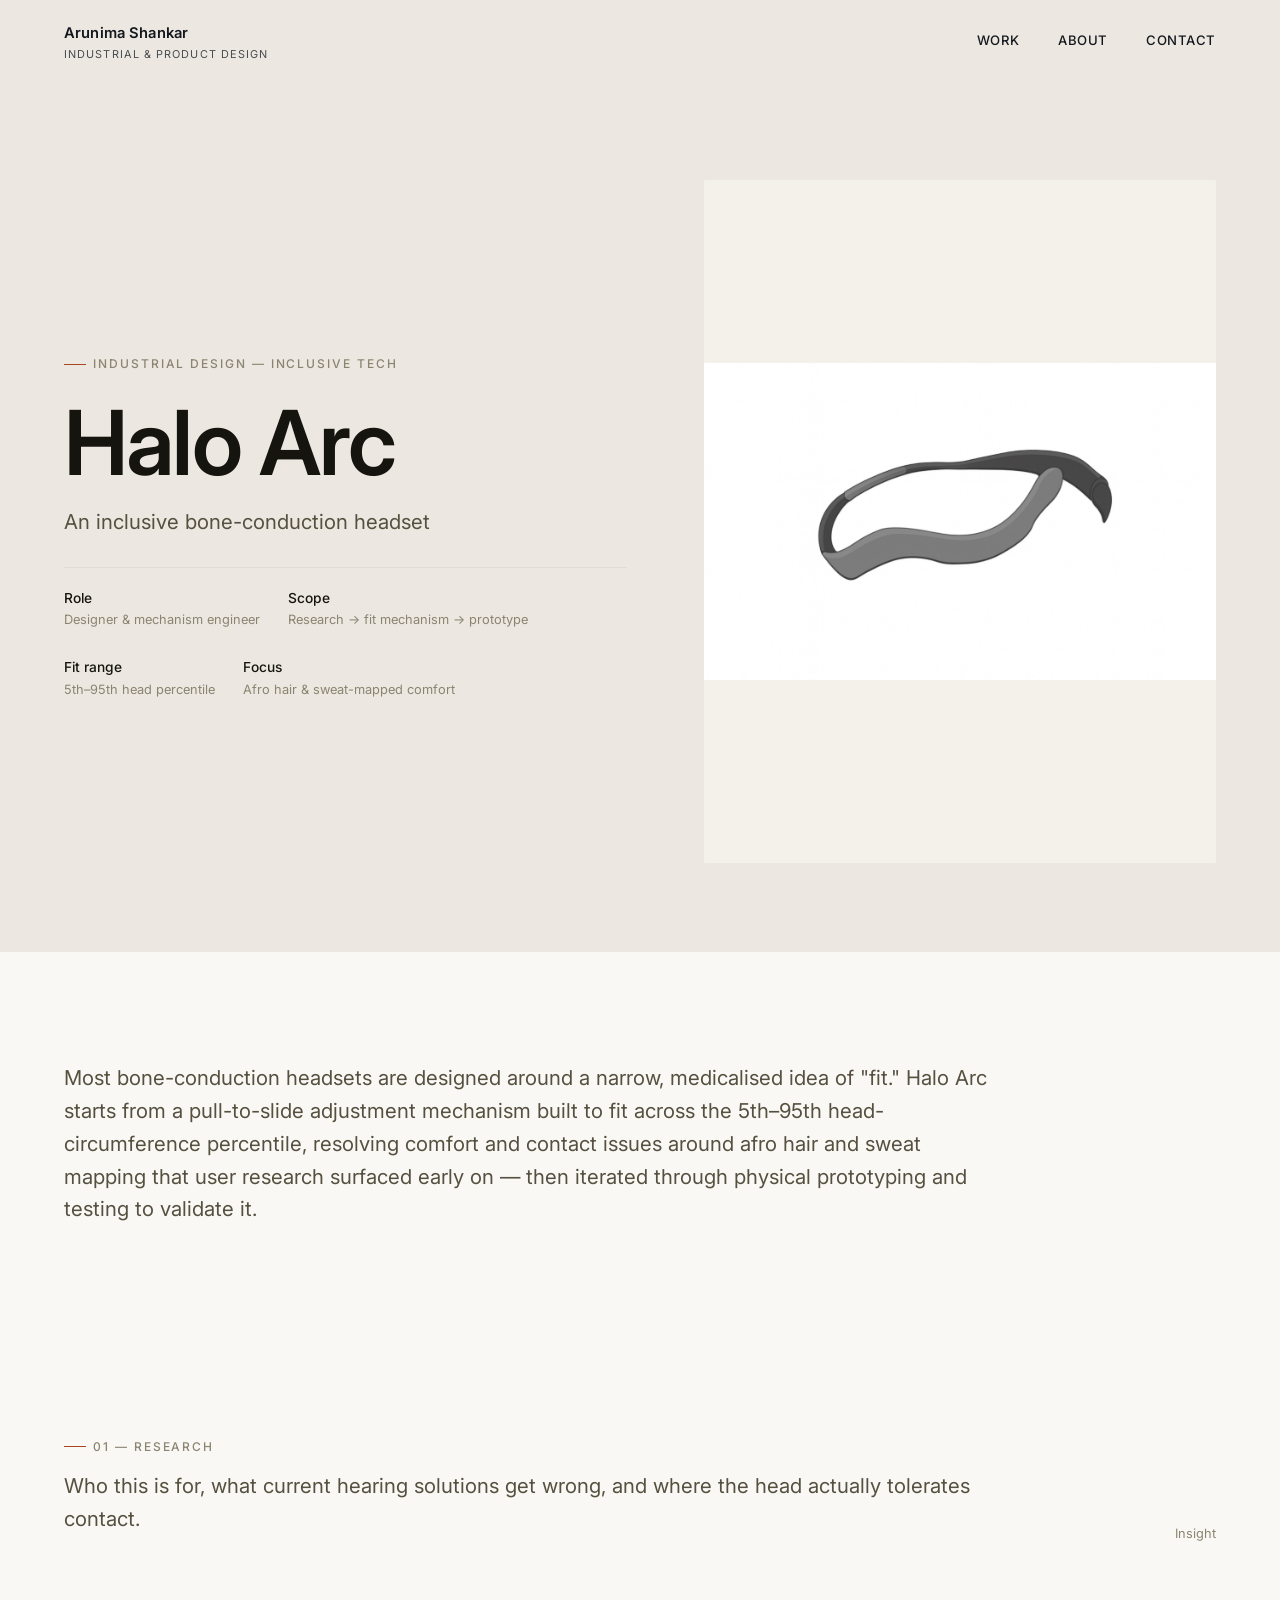
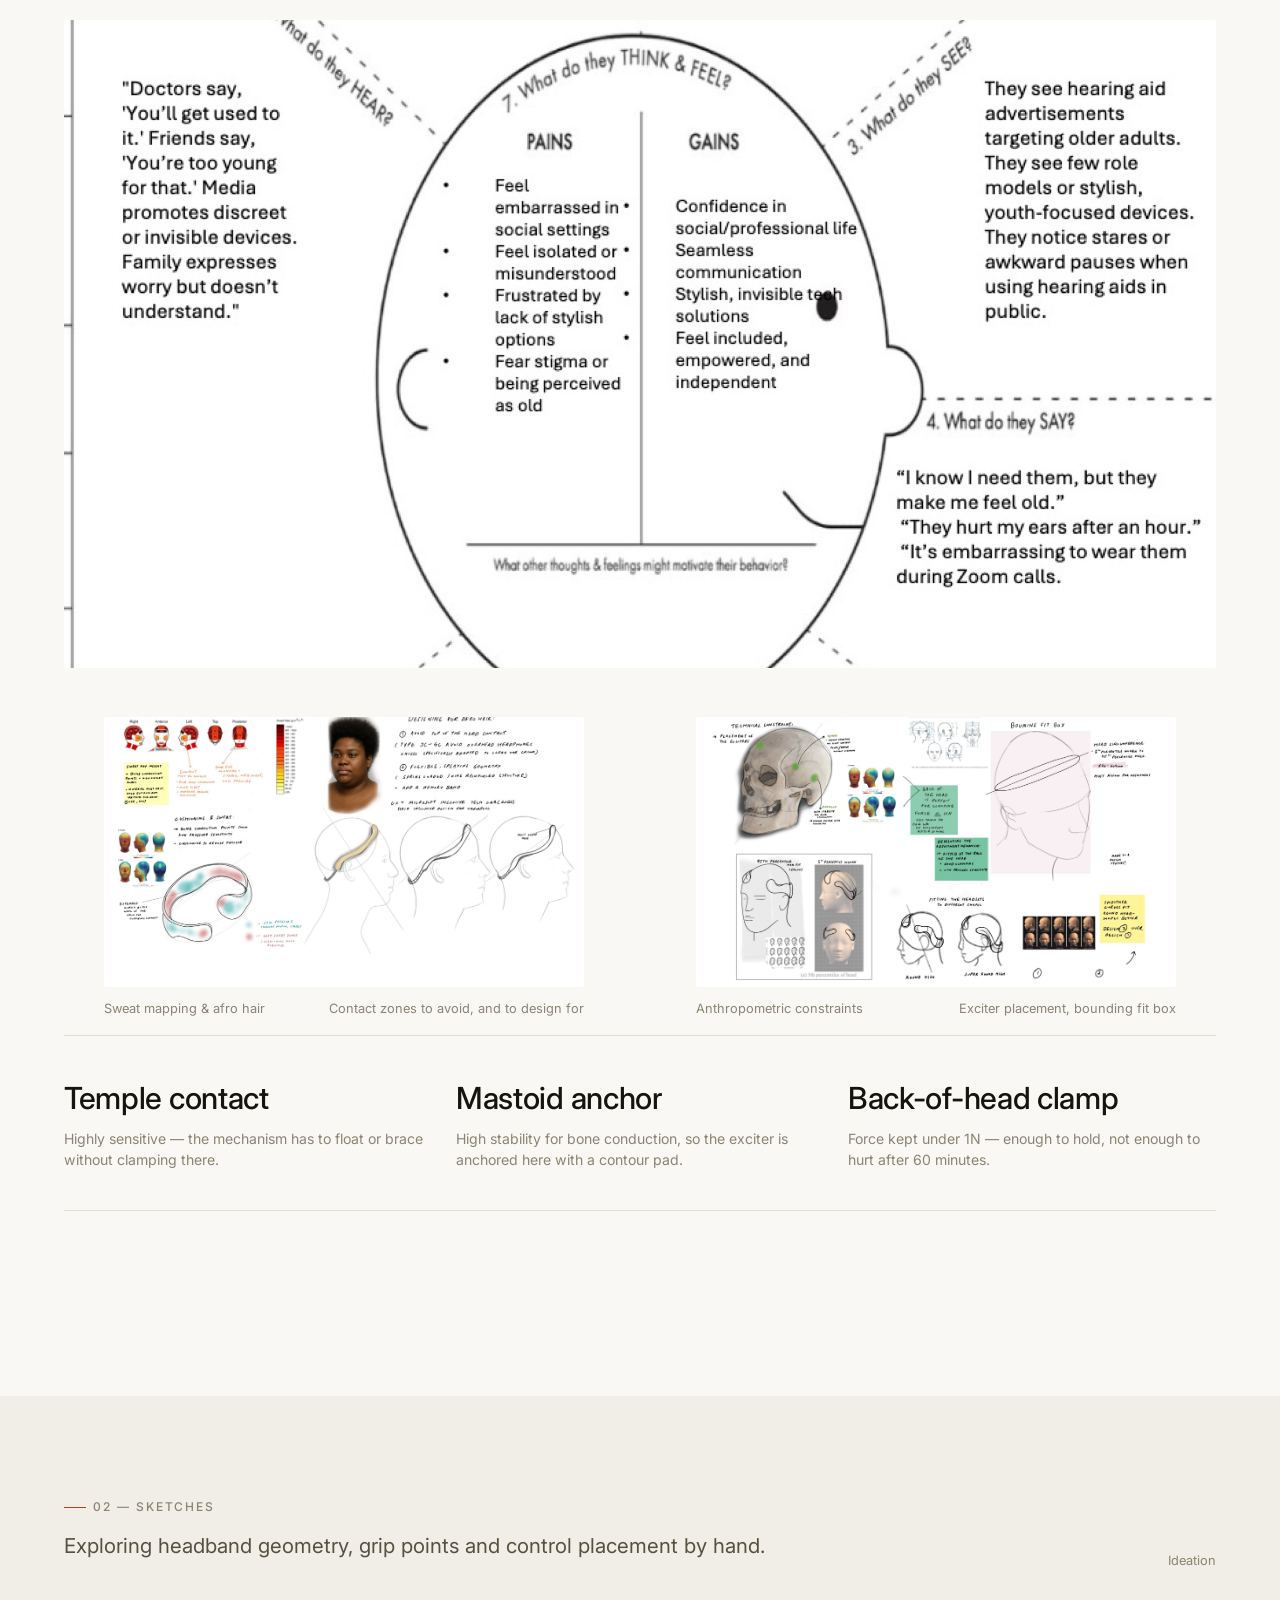
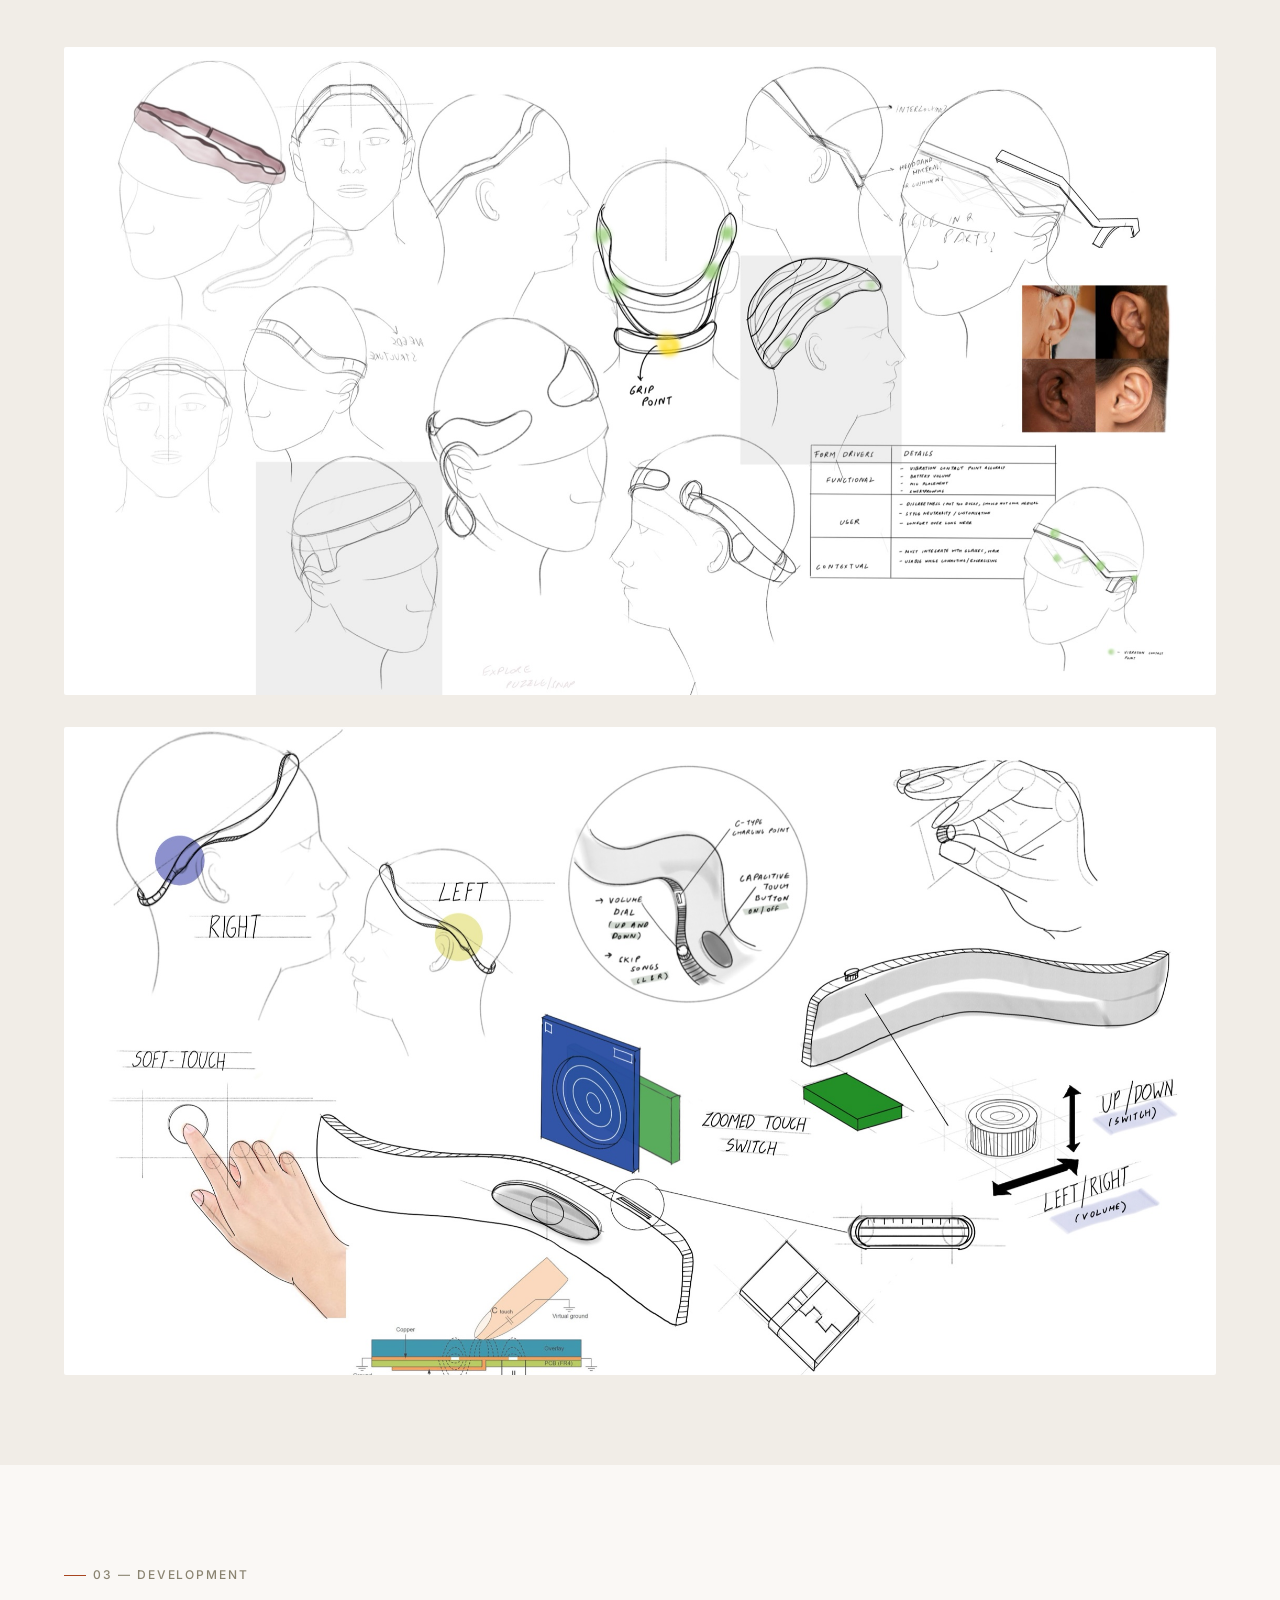
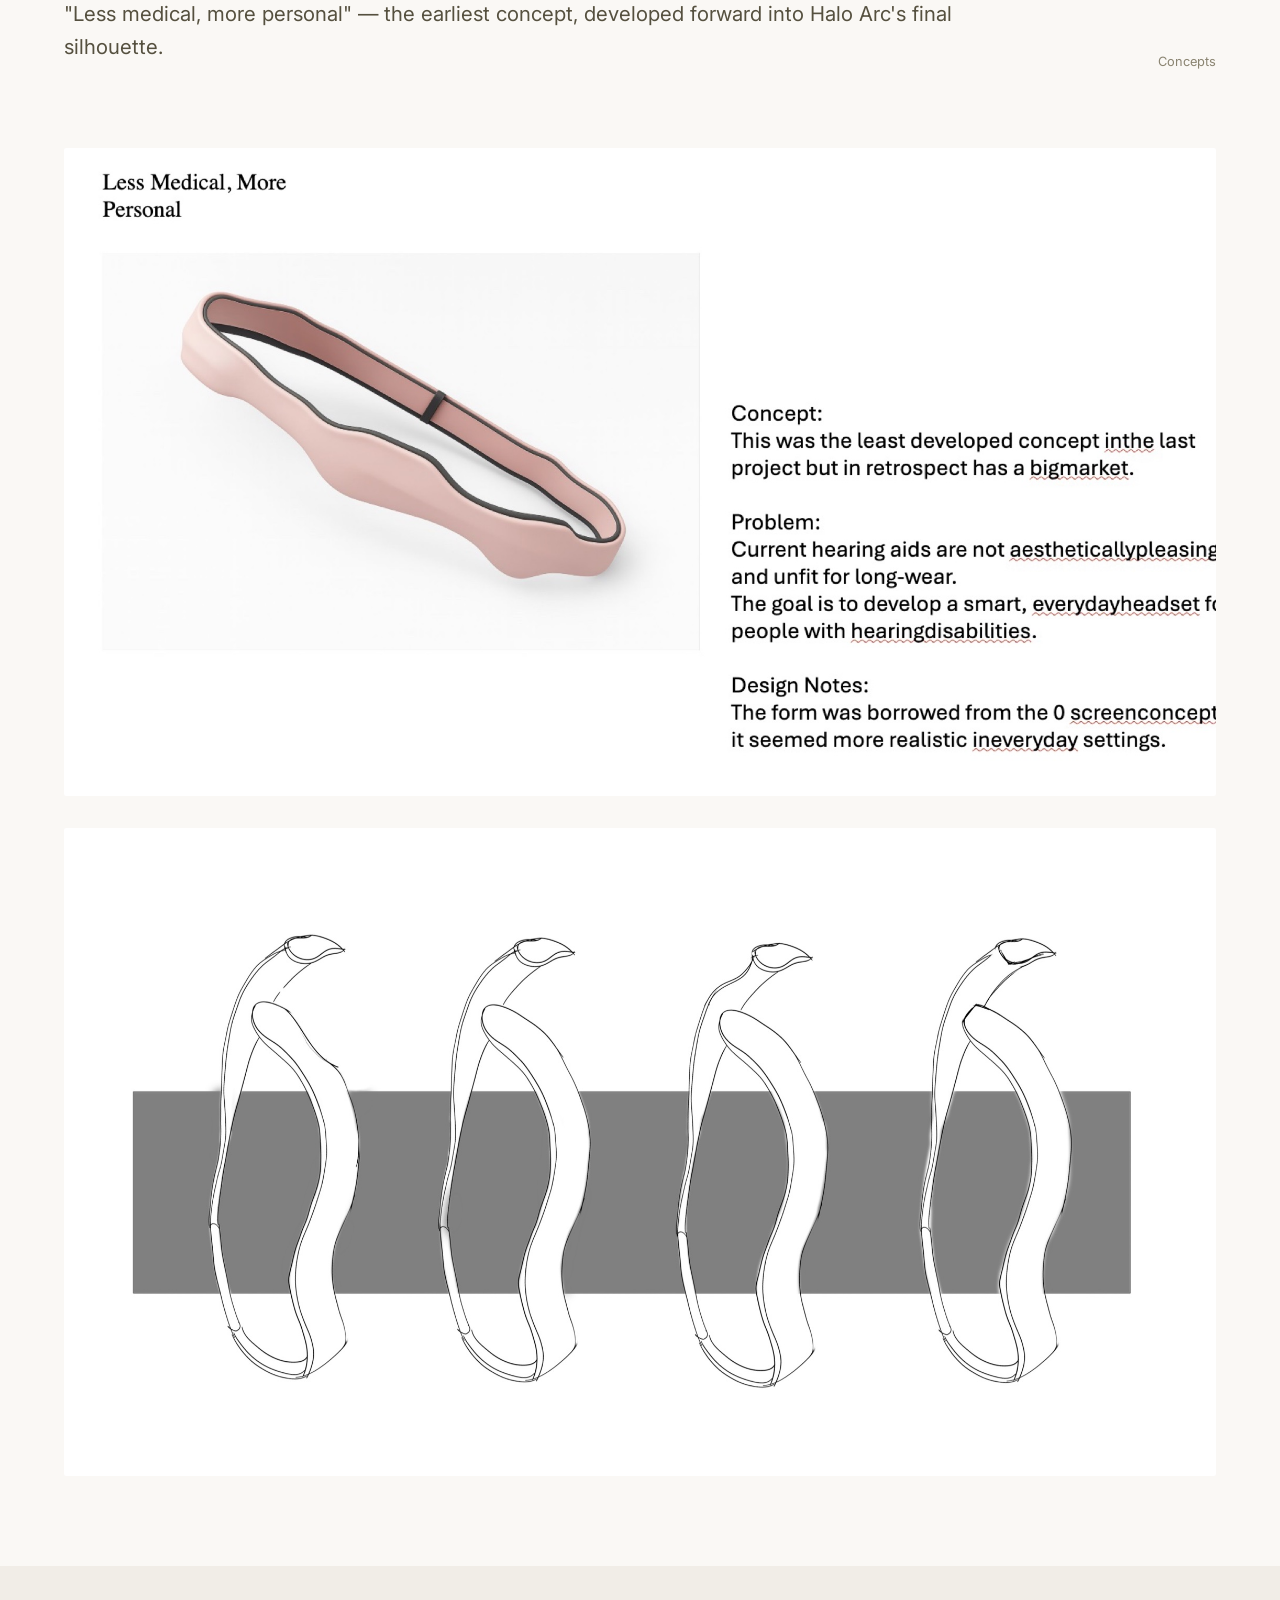
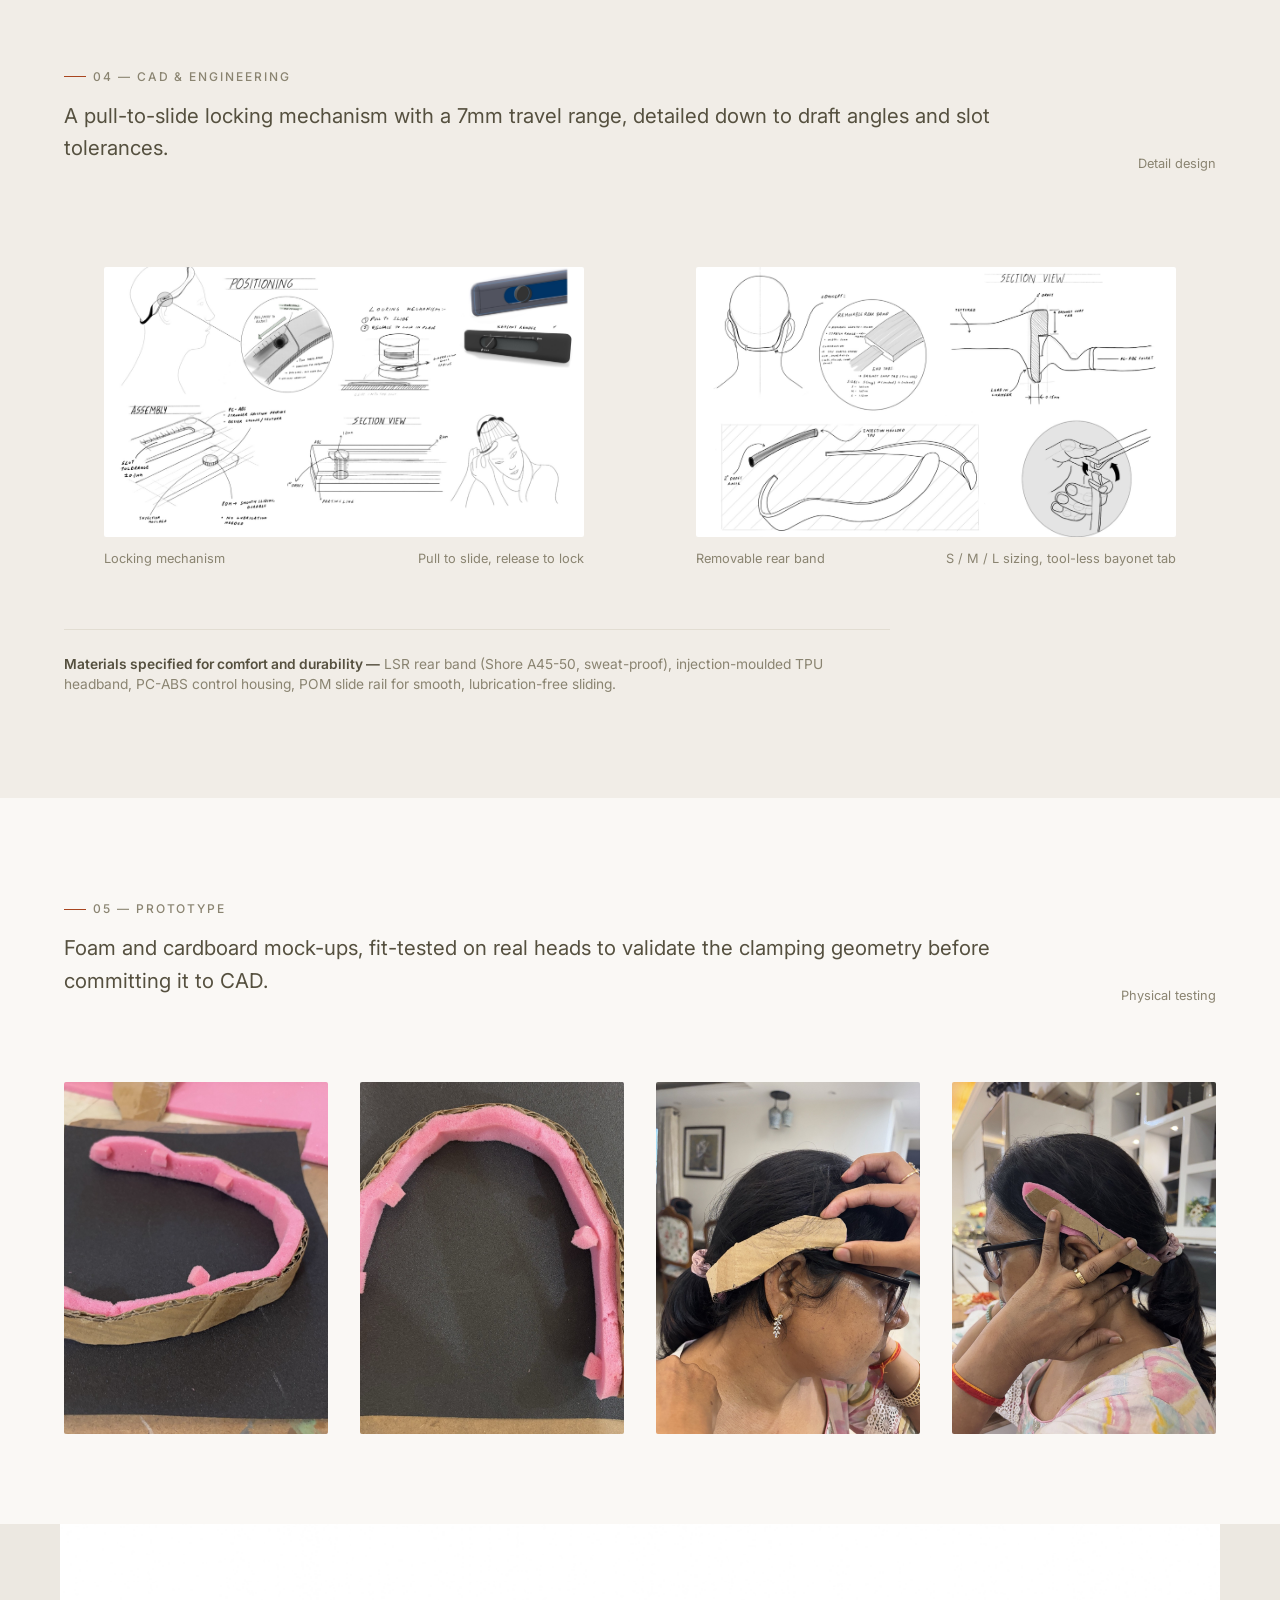
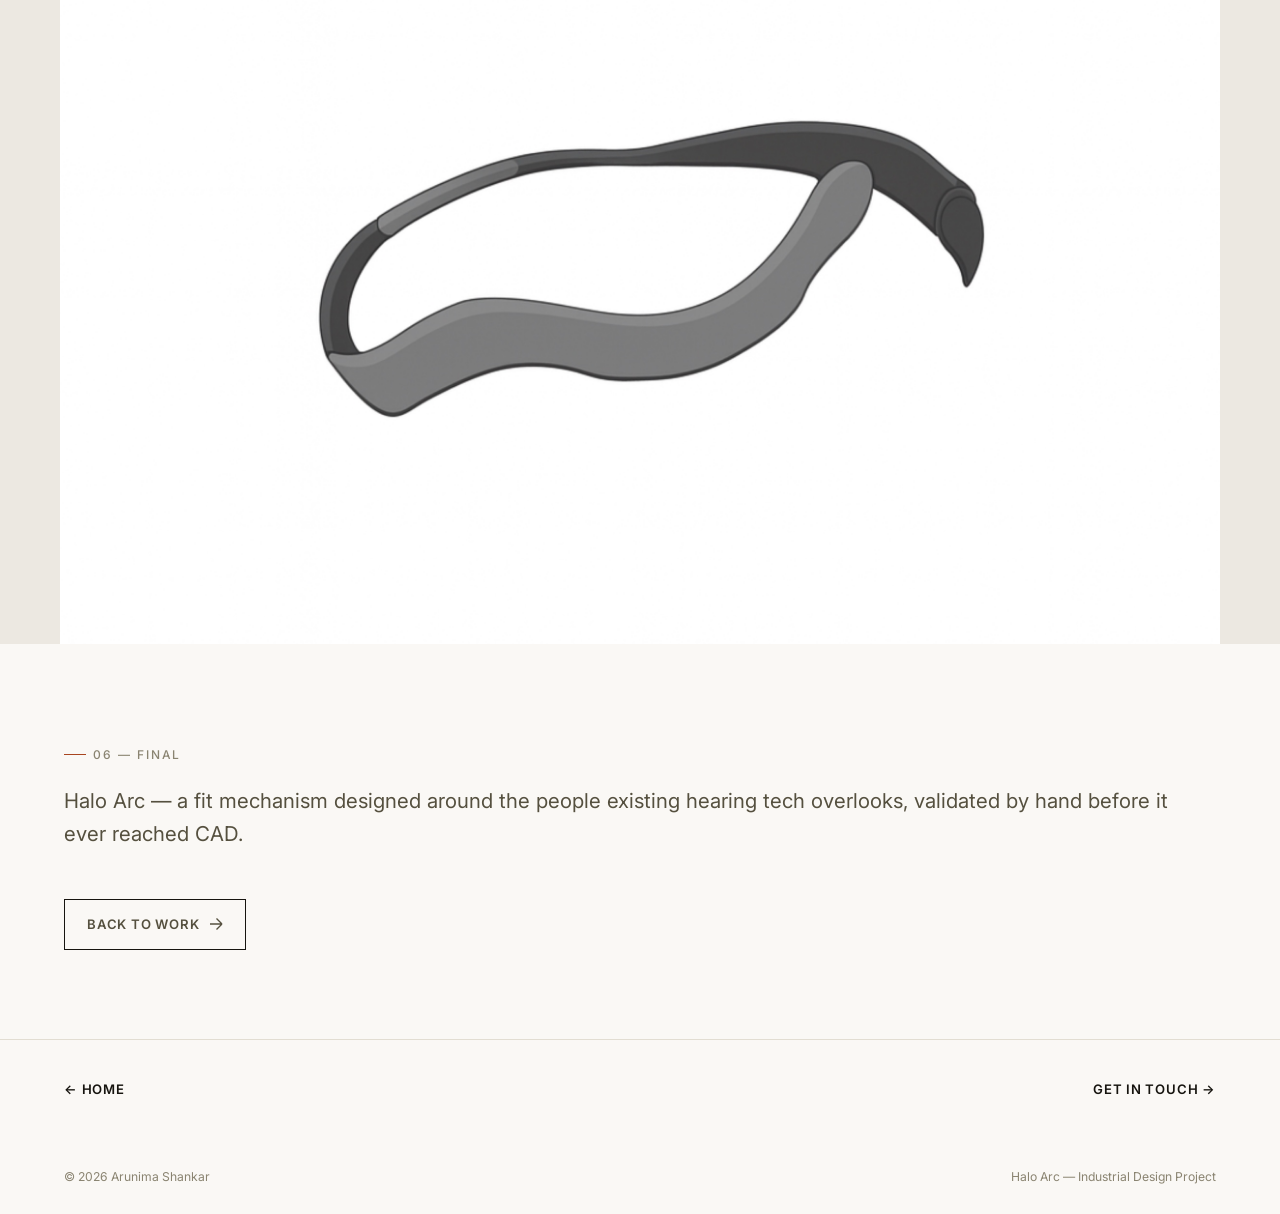
==== work/halo-arc.html @ 1619cffd "Initial commit: industrial design portfolio site Static site featuring NiRA, Halo Arc, and The Wave " ====
<!doctype html>
<html lang="en">
<head>
<meta charset="UTF-8">
<meta name="viewport" content="width=device-width, initial-scale=1">
<title>Halo Arc — Arunima Shankar</title>
<meta name="description" content="Halo Arc — an inclusive bone-conduction headset with a pull-to-slide fit mechanism. Industrial design project by Arunima Shankar, from research through to prototype.">
<link rel="icon" type="image/svg+xml" href="../assets/favicon.svg">
<link rel="preconnect" href="https://fonts.googleapis.com">
<link rel="preconnect" href="https://fonts.gstatic.com" crossorigin>
<link href="https://fonts.googleapis.com/css2?family=Inter:wght@400;500;600;700&display=swap" rel="stylesheet">
<link rel="stylesheet" href="../assets/css/style.css">
</head>
<body>

<header class="site-header">
  <a href="../index.html" class="brand">Arunima Shankar<small>Industrial &amp; Product Design</small></a>
  <nav class="main-nav">
    <a href="../index.html#work">Work</a>
    <a href="../index.html#about">About</a>
    <a href="../index.html#contact">Contact</a>
  </nav>
  <button class="nav-toggle" aria-label="Toggle menu" aria-expanded="false">
    <svg width="22" height="14" viewBox="0 0 22 14" fill="none"><path d="M0 1H22" stroke="currentColor" stroke-width="1.5"/><path d="M0 13H22" stroke="currentColor" stroke-width="1.5"/></svg>
  </button>
</header>

<section class="section" style="padding-top:clamp(120px,16vw,180px); background:#ece8e1;">
  <div class="container">
    <div class="research-split" style="align-items:center; margin-bottom:0;">
      <div>
        <p class="kicker">Industrial Design — Inclusive Tech</p>
        <h1 style="font-size:var(--f-display); font-weight:600; letter-spacing:-0.02em; line-height:.95; margin:.3em 0 .2em;">Halo Arc</h1>
        <p class="lede" style="margin-bottom:28px;">An inclusive bone-conduction headset</p>
        <div class="hero-meta" style="border-top:1px solid var(--line); padding-top:20px; margin-top:0;">
          <div style="color:var(--ink-mute);"><strong style="color:var(--ink);">Role</strong>Designer &amp; mechanism engineer</div>
          <div style="color:var(--ink-mute);"><strong style="color:var(--ink);">Scope</strong>Research → fit mechanism → prototype</div>
          <div style="color:var(--ink-mute);"><strong style="color:var(--ink);">Fit range</strong>5th–95th head percentile</div>
          <div style="color:var(--ink-mute);"><strong style="color:var(--ink);">Focus</strong>Afro hair &amp; sweat-mapped comfort</div>
        </div>
      </div>
      <div class="frame r-4-3" style="background:#f4f1eb;">
        <img src="../assets/img/haloarc/hero/halo-hero-final.jpg" alt="Halo Arc final form — a bone-conduction headset rendered in grey" style="object-fit:contain;">
      </div>
    </div>
  </div>
</section>

<section class="section" id="overview">
  <div class="container">
    <p class="lede fade-in">Most bone-conduction headsets are designed around a narrow, medicalised idea of "fit." Halo Arc starts from a pull-to-slide adjustment mechanism built to fit across the 5th–95th head-circumference percentile, resolving comfort and contact issues around afro hair and sweat mapping that user research surfaced early on — then iterated through physical prototyping and testing to validate it.</p>
  </div>
</section>

<!-- 01 RESEARCH -->
<section class="section" id="research">
  <div class="container">
    <div class="section-head fade-in">
      <div>
        <p class="kicker">01 — Research</p>
        <p class="lede">Who this is for, what current hearing solutions get wrong, and where the head actually tolerates contact.</p>
      </div>
      <p class="section-num">Insight</p>
    </div>

    <div class="frame r-16-9 fade-in" style="margin-bottom:var(--gutter-s); background:#fff;">
      <img src="../assets/img/haloarc/research/halo-research-empathy-map.jpg" alt="Empathy map of a young adult with partial hearing loss who feels self-conscious using traditional hearing aids">
    </div>

    <div class="grid grid-2 fade-in">
      <figure class="figure">
        <div class="frame r-16-9" style="background:#fff;"><img src="../assets/img/haloarc/research/halo-research-sweat-hair.jpg" alt="Sweat rate mapping across the head, and design notes for fitting afro hair types"></div>
        <figcaption><span>Sweat mapping &amp; afro hair</span><span>Contact zones to avoid, and to design for</span></figcaption>
      </figure>
      <figure class="figure">
        <div class="frame r-16-9" style="background:#fff;"><img src="../assets/img/haloarc/research/halo-research-anthropometry.jpg" alt="Skull anatomy and anthropometric head measurement data used to define the fit constraints"></div>
        <figcaption><span>Anthropometric constraints</span><span>Exciter placement, bounding fit box</span></figcaption>
      </figure>
    </div>

    <div class="problem-row fade-in">
      <div class="item">
        <h4>Temple contact</h4>
        <p>Highly sensitive — the mechanism has to float or brace without clamping there.</p>
      </div>
      <div class="item">
        <h4>Mastoid anchor</h4>
        <p>High stability for bone conduction, so the exciter is anchored here with a contour pad.</p>
      </div>
      <div class="item">
        <h4>Back-of-head clamp</h4>
        <p>Force kept under 1N — enough to hold, not enough to hurt after 60 minutes.</p>
      </div>
    </div>
  </div>
</section>

<!-- 02 SKETCHES -->
<section class="section" id="sketches" style="background:var(--bg-alt);">
  <div class="container">
    <div class="section-head fade-in">
      <div>
        <p class="kicker">02 — Sketches</p>
        <p class="lede">Exploring headband geometry, grip points and control placement by hand.</p>
      </div>
      <p class="section-num">Ideation</p>
    </div>

    <div class="grid grid-1 fade-in" style="grid-template-columns: 1fr; gap: var(--gutter-s);">
      <div class="frame r-16-9" style="background:#fff;"><img src="../assets/img/haloarc/sketches/halo-sketch-headband.jpg" alt="Sketch sheet exploring headband forms, grip points, ear anthropometry and fit box tables"></div>
      <div class="frame r-16-9" style="background:#fff;"><img src="../assets/img/haloarc/sketches/halo-sketch-controls.jpg" alt="Sketch sheet developing volume dial, capacitive touch button and charging point placement"></div>
    </div>
  </div>
</section>

<!-- 03 DEVELOPMENT -->
<section class="section" id="development">
  <div class="container">
    <div class="section-head fade-in">
      <div>
        <p class="kicker">03 — Development</p>
        <p class="lede">"Less medical, more personal" — the earliest concept, developed forward into Halo Arc's final silhouette.</p>
      </div>
      <p class="section-num">Concepts</p>
    </div>

    <div class="frame r-16-9 fade-in" style="margin-bottom:var(--gutter-s); background:#fff;">
      <img src="../assets/img/haloarc/development/halo-concept-pink.jpg" alt="Early concept render — a soft, personal headband form, described as less developed but with a big market">
    </div>

    <div class="frame r-16-9 fade-in" style="background:#fff;">
      <img src="../assets/img/haloarc/development/halo-form-evolution.jpg" alt="Four-stage form evolution from initial render through to the final component layout">
    </div>
  </div>
</section>

<!-- 04 CAD & ENGINEERING -->
<section class="section" id="cad" style="background:var(--bg-alt);">
  <div class="container">
    <div class="section-head fade-in">
      <div>
        <p class="kicker">04 — CAD &amp; Engineering</p>
        <p class="lede">A pull-to-slide locking mechanism with a 7mm travel range, detailed down to draft angles and slot tolerances.</p>
      </div>
      <p class="section-num">Detail design</p>
    </div>

    <div class="grid grid-2 fade-in">
      <figure class="figure">
        <div class="frame r-16-9" style="background:#fff;"><img src="../assets/img/haloarc/cad/halo-cad-locking.jpg" alt="Locking mechanism sketches with a KeyShot render of the slide-and-lock dial"></div>
        <figcaption><span>Locking mechanism</span><span>Pull to slide, release to lock</span></figcaption>
      </figure>
      <figure class="figure">
        <div class="frame r-16-9" style="background:#fff;"><img src="../assets/img/haloarc/cad/halo-cad-assembly.jpg" alt="Removable rear band concept with section views and assembly detail"></div>
        <figcaption><span>Removable rear band</span><span>S / M / L sizing, tool-less bayonet tab</span></figcaption>
      </figure>
    </div>

    <p class="materials-line fade-in"><strong>Materials specified for comfort and durability —</strong> LSR rear band (Shore A45-50, sweat-proof), injection-moulded TPU headband, PC-ABS control housing, POM slide rail for smooth, lubrication-free sliding.</p>
  </div>
</section>

<!-- 05 PROTOTYPE -->
<section class="section" id="prototype">
  <div class="container">
    <div class="section-head fade-in">
      <div>
        <p class="kicker">05 — Prototype</p>
        <p class="lede">Foam and cardboard mock-ups, fit-tested on real heads to validate the clamping geometry before committing it to CAD.</p>
      </div>
      <p class="section-num">Physical testing</p>
    </div>

    <div class="grid grid-4 fade-in">
      <div class="frame r-3-4"><img src="../assets/img/haloarc/prototype/halo-proto-foam-alone.jpg" alt="Foam and cardboard headband mock-up, unworn"></div>
      <div class="frame r-3-4"><img src="../assets/img/haloarc/prototype/halo-proto-foam-loop.jpg" alt="Foam and cardboard headband mock-up, full loop"></div>
      <div class="frame r-3-4"><img src="../assets/img/haloarc/prototype/halo-proto-fit-1.jpg" alt="Fit-testing the cardboard mock-up on a real head, side view"></div>
      <div class="frame r-3-4"><img src="../assets/img/haloarc/prototype/halo-proto-fit-2.jpg" alt="Fit-testing the foam and cardboard mock-up, checking clamp position behind the ear"></div>
    </div>
  </div>
</section>

<!-- 06 FINAL -->
<section class="section full-bleed fade-in" id="final" style="padding:0; background:#ece8e1;">
  <div class="frame" style="background:#ece8e1;">
    <img src="../assets/img/haloarc/hero/halo-hero-final.jpg" alt="Halo Arc final form, full silhouette" style="object-fit:contain;">
  </div>
</section>

<section class="section" id="closing">
  <div class="container">
    <div class="lede fade-in" style="max-width:56em;">
      <p class="kicker" style="margin-bottom:16px;">06 — Final</p>
      <p>Halo Arc — a fit mechanism designed around the people existing hearing tech overlooks, validated by hand before it ever reached CAD.</p>
      <a class="btn" href="../index.html#work" style="margin-top:28px;">Back to Work
        <svg viewBox="0 0 14 14" fill="none"><path d="M1 7H13M13 7L7.5 1.5M13 7L7.5 12.5" stroke="currentColor" stroke-width="1.4"/></svg>
      </a>
    </div>
  </div>
</section>

<div class="project-nav">
  <a href="../index.html">← Home</a>
  <a href="../index.html#contact">Get in touch →</a>
</div>

<footer class="site-footer" style="background:transparent;color:var(--ink-mute);">
  <span>© 2026 Arunima Shankar</span>
  <span>Halo Arc — Industrial Design Project</span>
</footer>

<script src="../assets/js/main.js"></script>
</body>
</html>
---- assets/css/style.css ----
/* ==========================================================================
   Arunima Shankar — Industrial Design Portfolio
   Restrained type system, image-led layout.
   ========================================================================== */

:root{
  --bg:        #faf8f5;
  --bg-alt:    #f1ede7;
  --ink:       #16140f;
  --ink-soft:  #55503f;
  --ink-mute:  #8a8471;
  --line:      #e2ddd2;
  --accent:    #a8451f;
  --white:     #ffffff;
  --black:     #0c0b09;

  --max: 1400px;
  --gutter: clamp(20px, 5vw, 64px);
  --gutter-s: clamp(16px, 3vw, 32px);

  --f-display: clamp(2.6rem, 7vw, 6.4rem);
  --f-h1:      clamp(2.1rem, 5vw, 3.6rem);
  --f-h2:      clamp(1.5rem, 3vw, 2.2rem);
  --f-body:    1.0625rem;

  --ease: cubic-bezier(.16,.84,.44,1);
}

*, *::before, *::after{ box-sizing: border-box; }
html{ scroll-behavior: smooth; }

body{
  margin: 0;
  background: var(--bg);
  color: var(--ink);
  font-family: 'Inter', -apple-system, BlinkMacSystemFont, "Segoe UI", Helvetica, Arial, sans-serif;
  font-size: var(--f-body);
  line-height: 1.5;
  -webkit-font-smoothing: antialiased;
  overflow-x: hidden;
}

img{ display:block; max-width:100%; }

a{ color: inherit; text-decoration: none; }

::selection{ background: var(--accent); color: var(--white); }

.container{
  max-width: var(--max);
  margin: 0 auto;
  padding: 0 var(--gutter);
}

/* ---------- type helpers ---------- */
.kicker{
  display:flex;
  align-items:center;
  gap: .6em;
  font-size: .75rem;
  letter-spacing: .16em;
  text-transform: uppercase;
  color: var(--ink-mute);
  font-weight: 500;
}
.kicker::before{
  content:"";
  width: 22px; height: 1px;
  background: var(--accent);
  display:inline-block;
}
.quote{
  font-style: italic;
  font-weight: 400;
  color: var(--accent);
  font-size: clamp(1.6rem, 3.4vw, 2.6rem);
  line-height: 1.25;
  letter-spacing: -0.01em;
}
.lede{
  font-size: clamp(1.05rem, 1.6vw, 1.3rem);
  color: var(--ink-soft);
  line-height: 1.6;
  max-width: 46em;
}
.eyebrow-caption{
  font-size: .78rem;
  color: var(--ink-mute);
  letter-spacing: .02em;
}

/* ---------- header / nav ---------- */
.site-header{
  position: fixed;
  top:0; left:0; right:0;
  z-index: 100;
  display:flex;
  align-items:center;
  justify-content:space-between;
  padding: 22px var(--gutter);
  mix-blend-mode: difference;
  color: #fff;
}
.site-header a, .site-header button{ color:#fff; }
.brand{
  font-size: .92rem;
  font-weight: 600;
  letter-spacing: .01em;
}
.brand small{
  display:block;
  font-weight: 400;
  font-size: .68rem;
  letter-spacing: .1em;
  text-transform: uppercase;
  opacity: .75;
  margin-top: 2px;
}
nav.main-nav{ display:flex; gap: clamp(16px,3vw,40px); }
nav.main-nav a{
  font-size: .82rem;
  letter-spacing: .04em;
  text-transform: uppercase;
  font-weight: 500;
  position: relative;
  padding-bottom: 3px;
}
nav.main-nav a::after{
  content:"";
  position:absolute; left:0; right:0; bottom:0;
  height:1px; background:currentColor;
  transform: scaleX(0); transform-origin: right;
  transition: transform .3s var(--ease);
}
nav.main-nav a:hover::after{ transform: scaleX(1); transform-origin: left; }
.nav-toggle{ display:none; background:none; border:0; cursor:pointer; }

/* ---------- hero ---------- */
.hero{
  position:relative;
  height: 100svh;
  min-height: 560px;
  width:100%;
  overflow:hidden;
}
.hero img{
  position:absolute; inset:0;
  width:100%; height:100%;
  object-fit: cover;
  object-position: center;
}
.hero::after{
  content:"";
  position:absolute; inset:0;
  background: linear-gradient(180deg, rgba(0,0,0,.05) 0%, rgba(0,0,0,0) 30%, rgba(0,0,0,.55) 100%);
}
.hero-content{
  position:absolute;
  left: var(--gutter); right: var(--gutter); bottom: clamp(28px,5vw,56px);
  z-index: 2;
  color: #fff;
}
.hero-content .kicker{ color: rgba(255,255,255,.8); }
.hero-content .kicker::before{ background: #fff; }
.hero-title{
  font-size: var(--f-display);
  font-weight: 600;
  letter-spacing: -0.02em;
  line-height: .95;
  margin: .3em 0 .2em;
}
.hero-sub{
  font-size: clamp(1rem, 1.6vw, 1.35rem);
  font-weight: 400;
  color: rgba(255,255,255,.88);
  max-width: 34em;
}
.hero-meta{
  display:flex; flex-wrap:wrap; gap: 28px;
  margin-top: 28px;
  padding-top: 20px;
  border-top: 1px solid rgba(255,255,255,.25);
}
.hero-meta div{ font-size:.8rem; color: rgba(255,255,255,.7); }
.hero-meta strong{ display:block; color:#fff; font-weight:500; font-size:.86rem; margin-bottom:2px; }
.scroll-cue{
  position:absolute; right: var(--gutter); top: 50%;
  writing-mode: vertical-rl;
  color: rgba(255,255,255,.7);
  font-size: .72rem; letter-spacing:.2em; text-transform:uppercase;
  display:flex; align-items:center; gap:10px;
}
.scroll-cue::after{ content:""; width:1px; height:46px; background:rgba(255,255,255,.5); }

/* ---------- sections ---------- */
section{ position:relative; }
.section{
  padding: clamp(56px,7vw,104px) 0;
}
.section-head{
  display:flex;
  justify-content:space-between;
  align-items:flex-end;
  gap: 40px;
  margin-bottom: clamp(32px,5vw,64px);
}
.section-head .lede{ margin-top:14px; }
.section-num{
  font-size: .8rem;
  color: var(--ink-mute);
  white-space: nowrap;
}

/* ---------- image grids ---------- */
.frame{
  position:relative;
  overflow:hidden;
  background: var(--black);
  border-radius: 2px;
}
.frame img{
  width:100%; height:100%;
  object-fit: cover;
  transition: transform .8s var(--ease);
}
.frame.contain img{ object-fit: contain; }
.r-16-9{ aspect-ratio: 16/9; }
.r-3-4{ aspect-ratio: 3/4; }
.r-1-1{ aspect-ratio: 1/1; }
.r-4-3{ aspect-ratio: 4/3; }

.figure figcaption{
  margin-top: 12px;
  font-size: .8rem;
  color: var(--ink-mute);
  display:flex;
  justify-content:space-between;
  gap: 12px;
}

.full-bleed{ width:100%; }
.full-bleed .frame{ aspect-ratio: 16/9; border-radius:0; }

.grid{ display:grid; gap: var(--gutter-s); }
.grid-2{ grid-template-columns: repeat(2,1fr); }
.grid-3{ grid-template-columns: repeat(3,1fr); }
.grid-4{ grid-template-columns: repeat(4,1fr); }
.grid-5{ grid-template-columns: repeat(5,1fr); }

.span-2{ grid-column: span 2; }

/* ---------- research ---------- */
.research-split{
  display:grid;
  grid-template-columns: 1.1fr 1fr;
  gap: clamp(32px,6vw,80px);
  align-items:center;
  margin-bottom: clamp(48px,8vw,96px);
}
.research-split .frame{ aspect-ratio: 3/4; }
.problem-row{
  display:flex;
  flex-wrap:wrap;
  gap: clamp(24px,5vw,10px);
  justify-content:space-between;
  padding: 40px 0;
  border-top: 1px solid var(--line);
  border-bottom: 1px solid var(--line);
  margin-bottom: clamp(48px,8vw,96px);
}
.problem-row .item{ flex:1; min-width: 200px; }
.problem-row h4{
  font-size: clamp(1.3rem,2.6vw,1.9rem);
  font-weight: 500;
  margin: 0 0 6px;
  letter-spacing: -0.01em;
}
.problem-row p{ margin:0; color:var(--ink-mute); font-size:.88rem; max-width: 26em; }

/* ---------- work grid (home) ---------- */
.work-feature{
  display:grid;
  grid-template-columns: 1.3fr .9fr;
  gap: clamp(28px,5vw,60px);
  align-items:center;
  margin-bottom: clamp(56px,8vw,110px);
}
.work-feature .frame{ aspect-ratio: 4/3; }
.work-feature .tag{
  display:inline-block;
  font-size: .72rem;
  letter-spacing: .12em;
  text-transform: uppercase;
  color: var(--accent);
  margin-bottom: 14px;
}
.work-feature h3{
  font-size: clamp(2rem,4.5vw,3.4rem);
  margin: 0 0 14px;
  font-weight: 600;
  letter-spacing: -0.02em;
}
.work-feature p{ color: var(--ink-soft); max-width: 34em; margin: 0 0 22px; }
.btn{
  display:inline-flex;
  align-items:center;
  gap: 10px;
  font-size: .82rem;
  letter-spacing: .06em;
  text-transform: uppercase;
  font-weight: 600;
  padding: 14px 22px;
  border: 1px solid var(--ink);
  transition: background .25s var(--ease), color .25s var(--ease);
}
.btn:hover{ background: var(--ink); color: var(--bg); }
.btn svg{ width:14px; height:14px; transition: transform .25s var(--ease); }
.btn:hover svg{ transform: translateX(4px); }

.work-brief-grid{
  display:grid;
  grid-template-columns: repeat(auto-fit, minmax(320px, 1fr));
  gap: 1px;
  background: var(--line);
  border-top: 1px solid var(--line);
  border-bottom: 1px solid var(--line);
}
.work-brief{
  background: var(--bg);
  padding: clamp(28px,4vw,48px);
  transition: background .3s var(--ease);
}
.work-brief:hover{ background: var(--bg-alt); }
.work-brief .tag{
  font-size: .72rem;
  letter-spacing: .12em;
  text-transform: uppercase;
  color: var(--ink-mute);
}
.work-brief h4{
  font-size: clamp(1.5rem,2.6vw,2rem);
  margin: 12px 0 10px;
  font-weight: 600;
}
.work-brief p{ color: var(--ink-soft); margin:0; max-width: 32em; font-size: .95rem; }
.work-brief .meta{
  margin-top: 20px;
  font-size: .78rem;
  color: var(--ink-mute);
}

/* ---------- about / footer ---------- */
.about{
  background: var(--ink);
  color: var(--bg);
  padding: clamp(64px,10vw,140px) 0;
}
.about .kicker{ color: rgba(255,255,255,.55); }
.about .kicker::before{ background: var(--accent); }
.about-grid{
  display:grid;
  grid-template-columns: 1.2fr .8fr;
  gap: clamp(32px,6vw,80px);
  margin-top: 32px;
}
.about h2{
  font-size: clamp(1.7rem,3.4vw,2.6rem);
  font-weight: 500;
  line-height: 1.35;
  letter-spacing: -0.01em;
  margin: 0;
  color: #fff;
}
.about h2 em{ color: var(--accent); font-style: normal; }
.awards{ list-style:none; margin:0; padding:0; }
.awards li{
  padding: 16px 0;
  border-top: 1px solid rgba(255,255,255,.14);
  display:flex; justify-content:space-between; gap: 16px;
}
.awards li:last-child{ border-bottom: 1px solid rgba(255,255,255,.14); }
.awards .award-title{ font-weight:500; color:#fff; font-size: .95rem; }
.awards .award-sub{ color: rgba(255,255,255,.55); font-size: .82rem; margin-top:4px; }
.awards .award-year{ font-size:.78rem; color: rgba(255,255,255,.45); white-space:nowrap; }

.contact-row{
  display:flex; flex-wrap:wrap; gap: 40px;
  margin-top: 56px;
  padding-top: 32px;
  border-top: 1px solid rgba(255,255,255,.14);
}
.contact-row a{
  font-size: clamp(1.1rem,2vw,1.4rem);
  font-weight: 500;
  border-bottom: 1px solid rgba(255,255,255,.3);
  padding-bottom: 4px;
  transition: border-color .25s var(--ease), color .25s var(--ease);
}
.contact-row a:hover{ border-color: var(--accent); color: var(--accent); }

.site-footer{
  padding: 28px var(--gutter);
  display:flex; justify-content:space-between;
  font-size: .76rem;
  color: rgba(255,255,255,.4);
  background: var(--ink);
}

/* ---------- project footer nav ---------- */
.project-nav{
  display:flex; justify-content:space-between; align-items:center;
  padding: 40px var(--gutter);
  border-top: 1px solid var(--line);
}
.project-nav a{
  font-size: .82rem;
  letter-spacing: .06em;
  text-transform: uppercase;
  font-weight: 600;
}

/* ---------- misc ---------- */
.materials-line{
  margin-top: clamp(28px,4vw,44px);
  padding-top: 24px;
  border-top: 1px solid var(--line);
  font-size: .86rem;
  color: var(--ink-mute);
  max-width: 60em;
}
.materials-line strong{ color: var(--ink-soft); font-weight:600; }

.fade-in{
  opacity:0; transform: translateY(24px);
  transition: opacity .8s var(--ease), transform .8s var(--ease);
}
.fade-in.is-visible{ opacity:1; transform:none; }

/* ---------- responsive ---------- */
@media (max-width: 900px){
  nav.main-nav{
    position: fixed; inset:0;
    background: var(--ink);
    color: #fff;
    flex-direction: column;
    justify-content:center;
    align-items:center;
    gap: 28px;
    transform: translateY(-100%);
    transition: transform .4s var(--ease);
    z-index: 90;
  }
  nav.main-nav.is-open{ transform: translateY(0); }
  nav.main-nav a{ font-size: 1.1rem; }
  .nav-toggle{ display:block; z-index: 110; }

  .research-split,
  .work-feature,
  .about-grid{ grid-template-columns: 1fr; }
  .work-feature .frame{ order:-1; }
  .work-brief-grid{ grid-template-columns: 1fr; }
  .grid-3, .grid-4, .grid-5{ grid-template-columns: repeat(2,1fr); }
  .span-2{ grid-column: span 2; }
  .problem-row{ flex-direction: column; gap: 24px; }
  .hero-meta{ gap: 18px; }
  .contact-row{ flex-direction:column; gap: 18px; }
}

@media (max-width: 560px){
  .grid-3, .grid-4, .grid-5{ grid-template-columns: 1fr; }
  .span-2{ grid-column: span 1; }
  .site-footer{ flex-direction:column; gap:8px; }
}
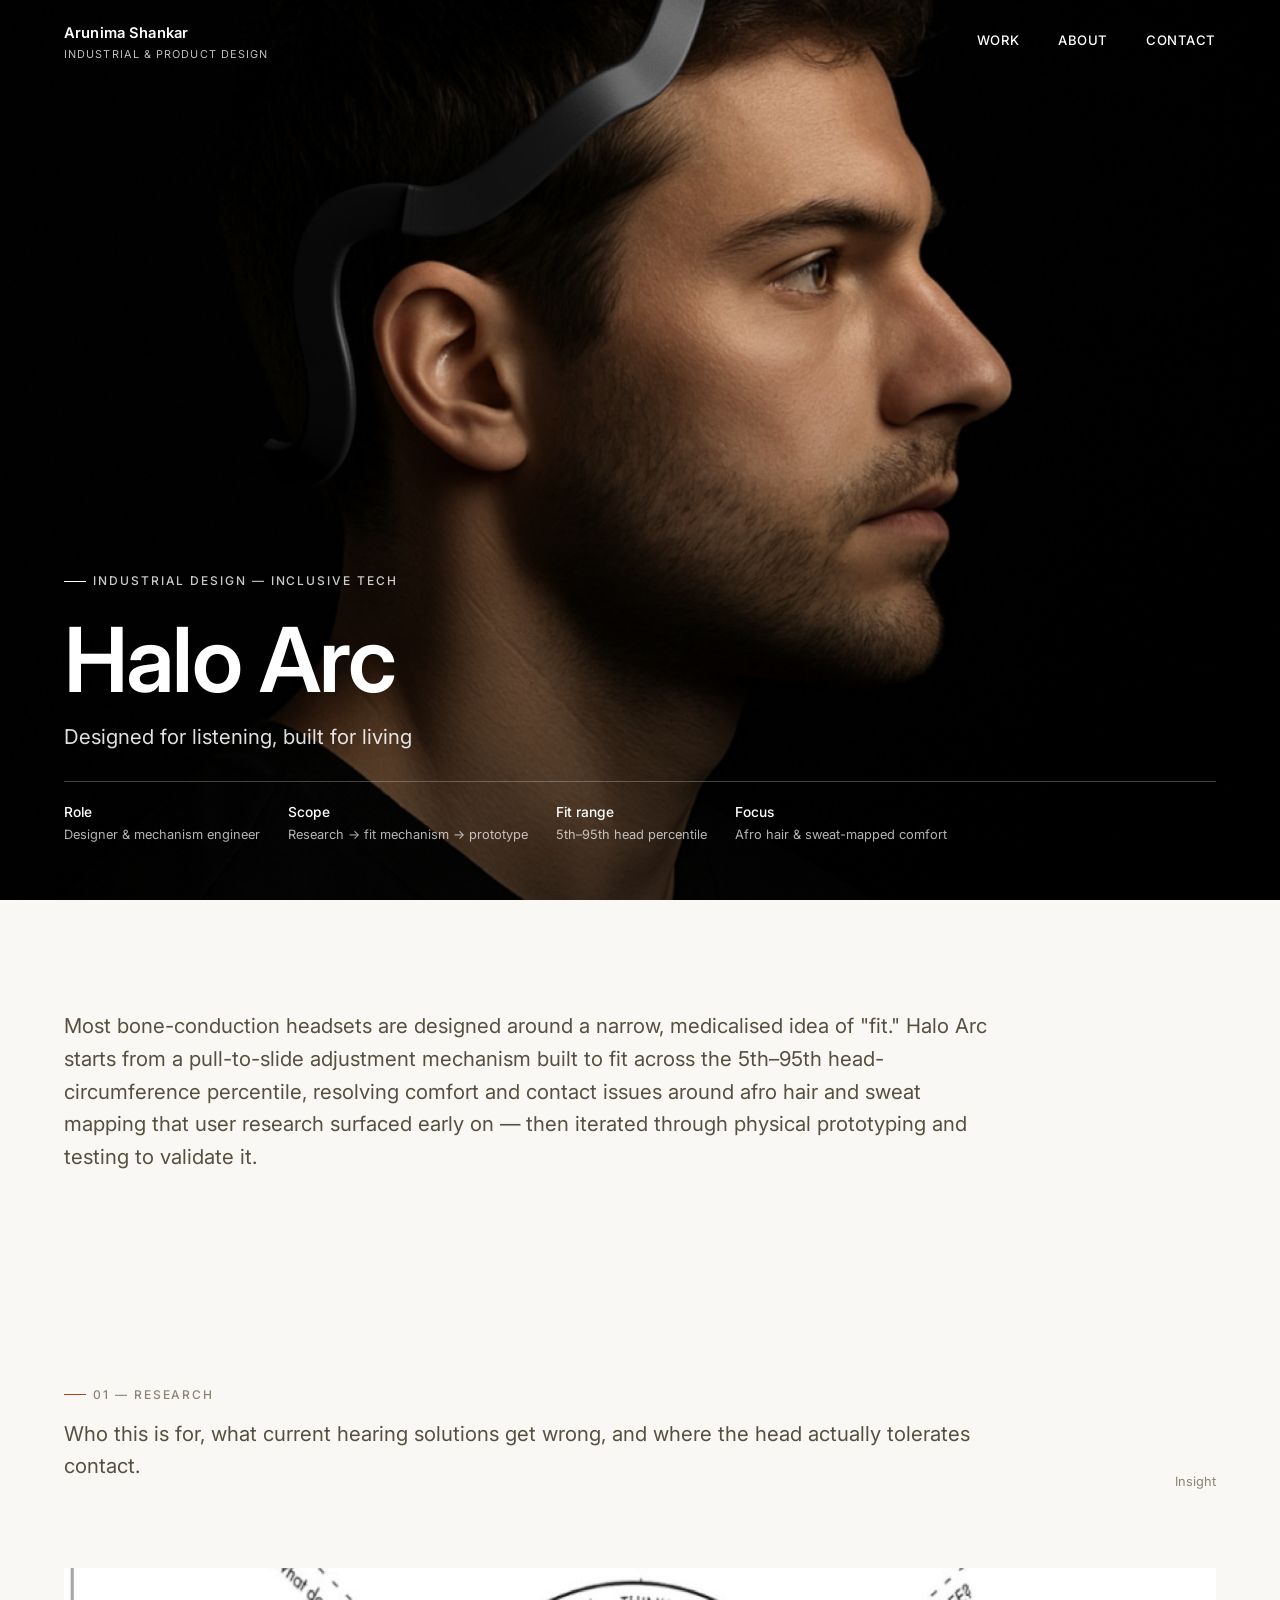
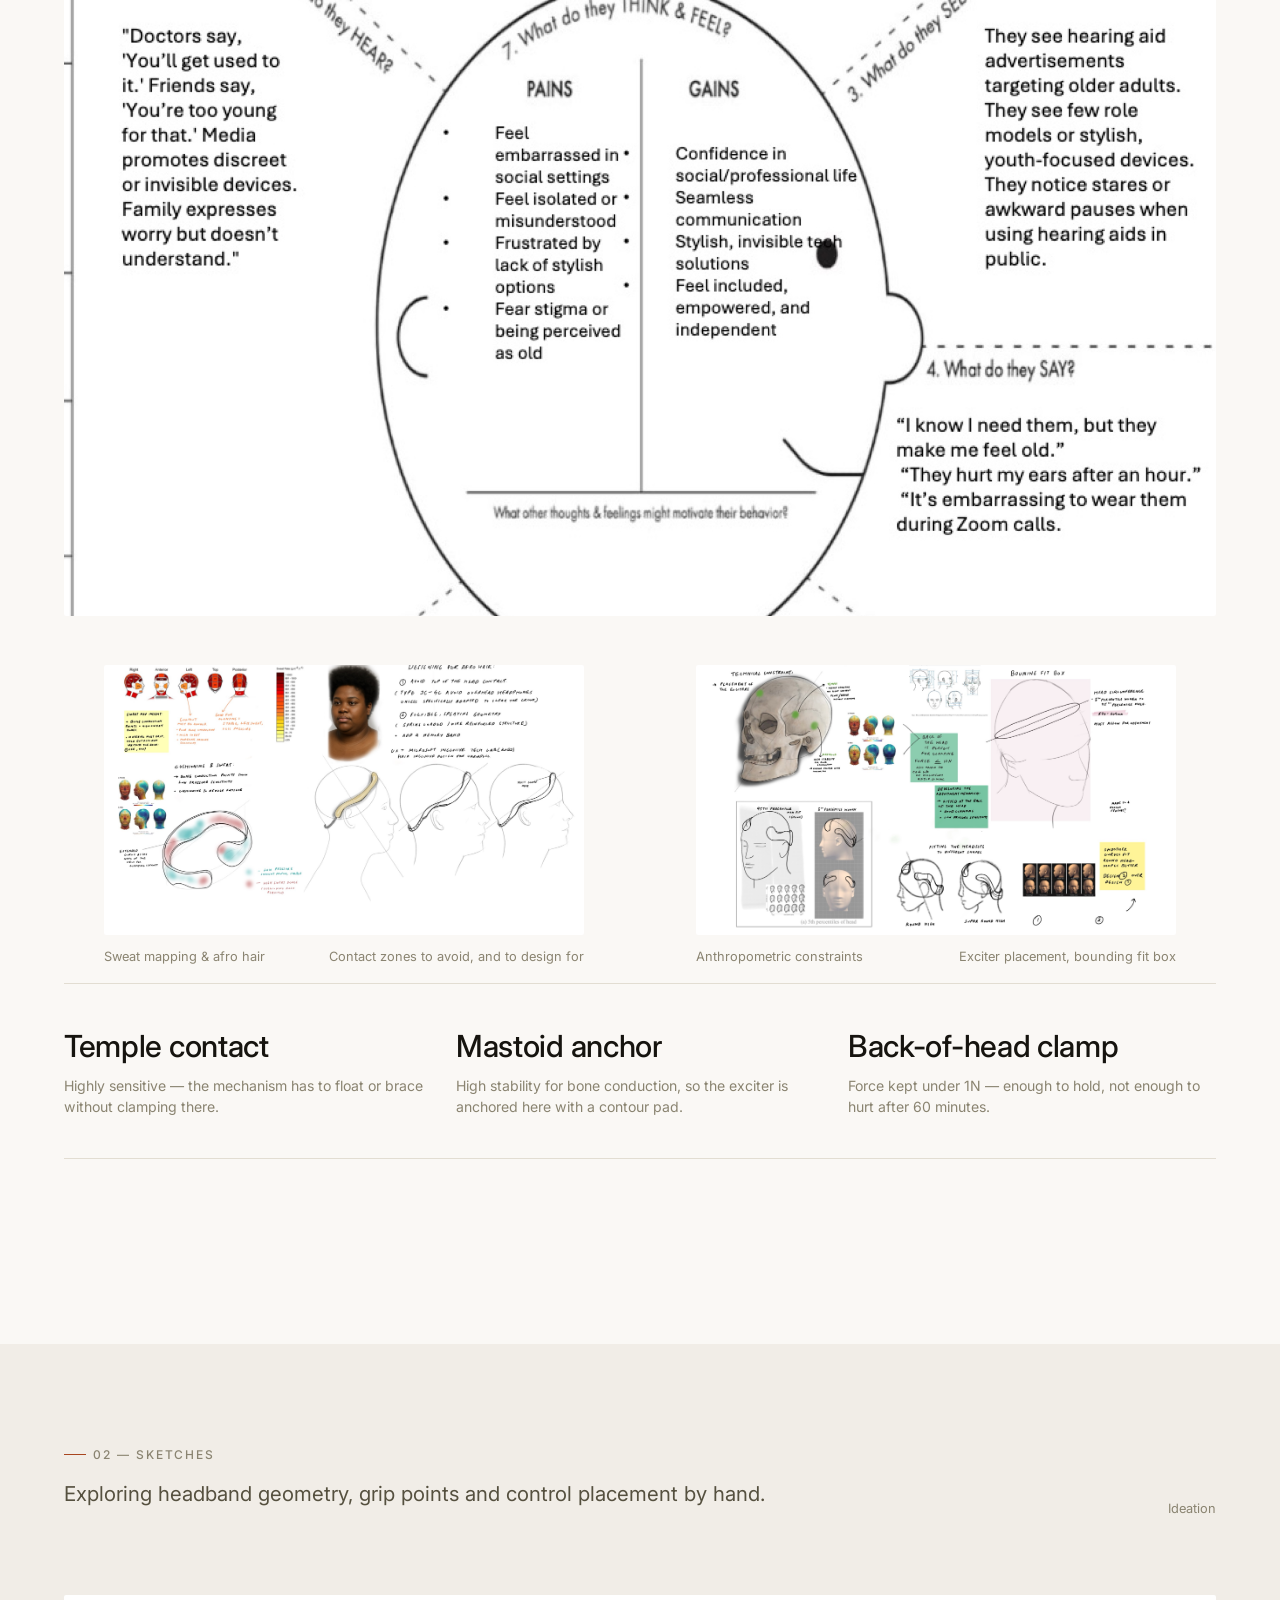
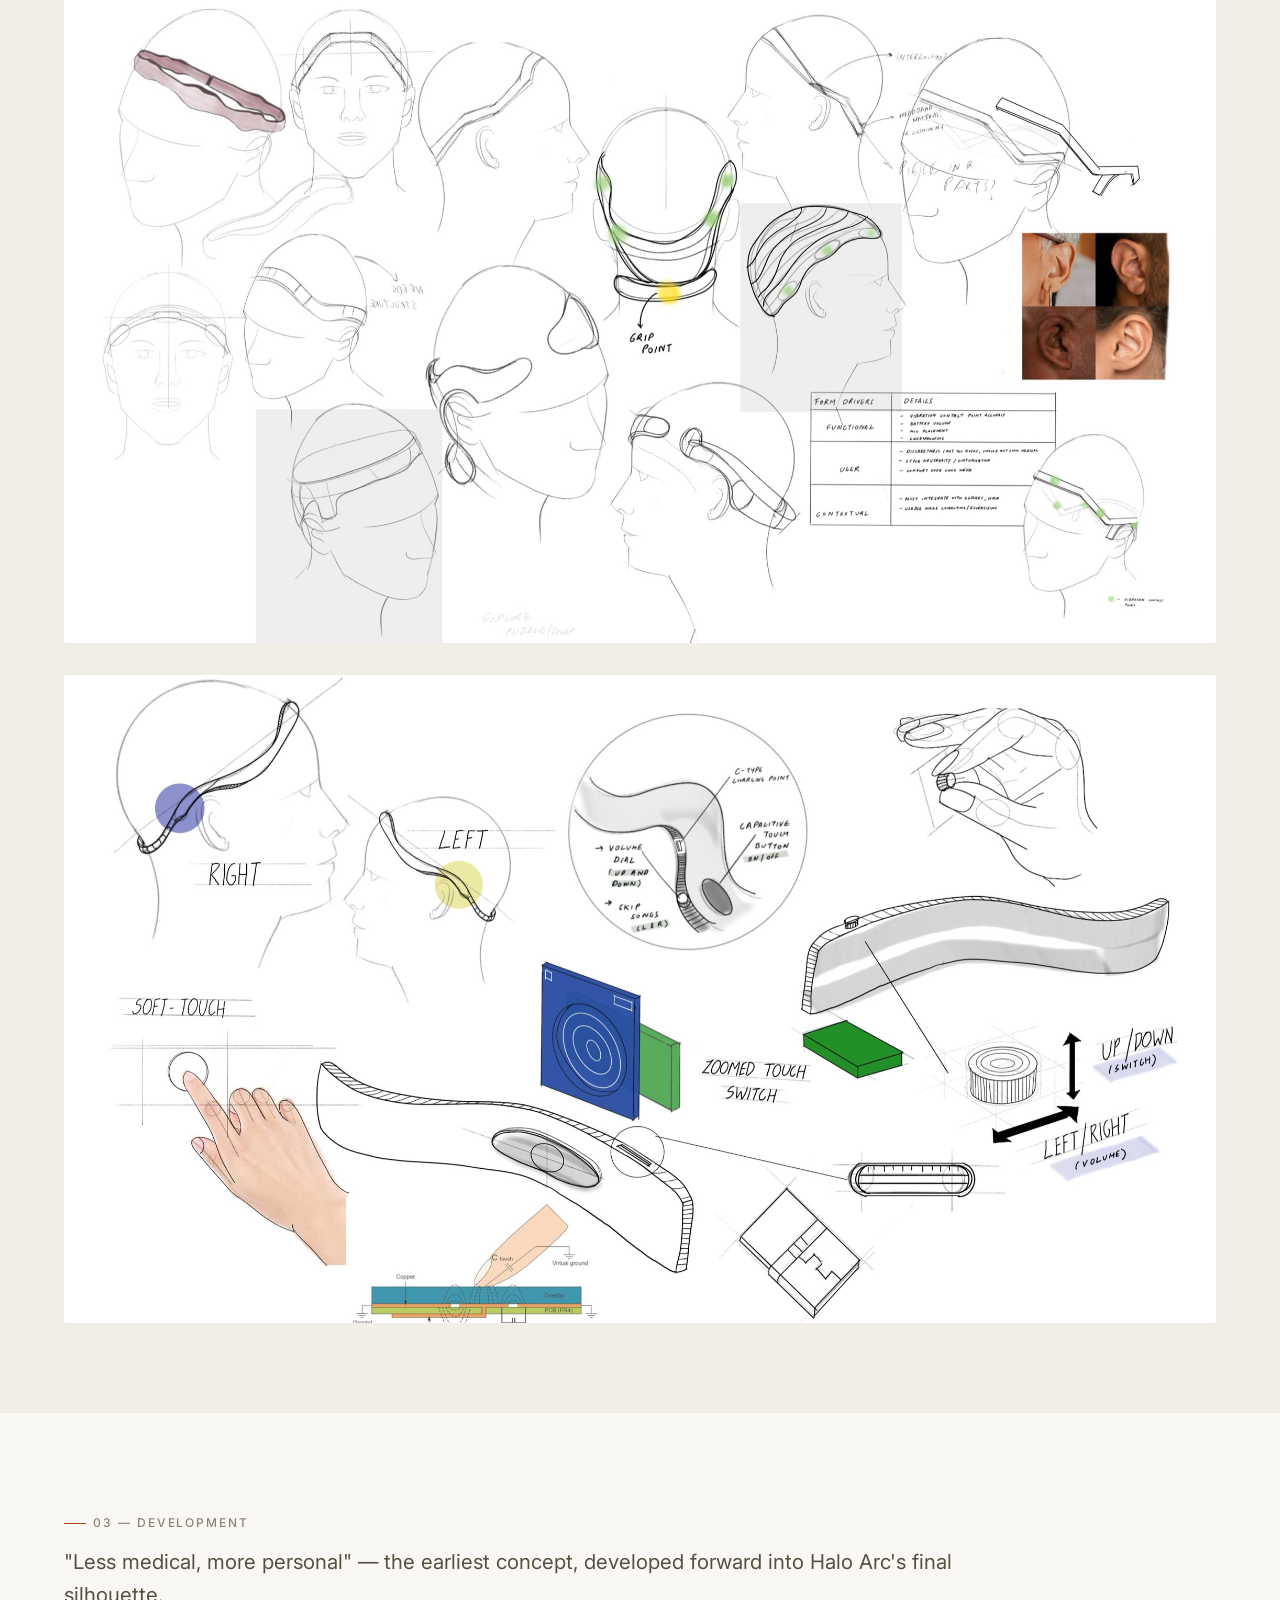
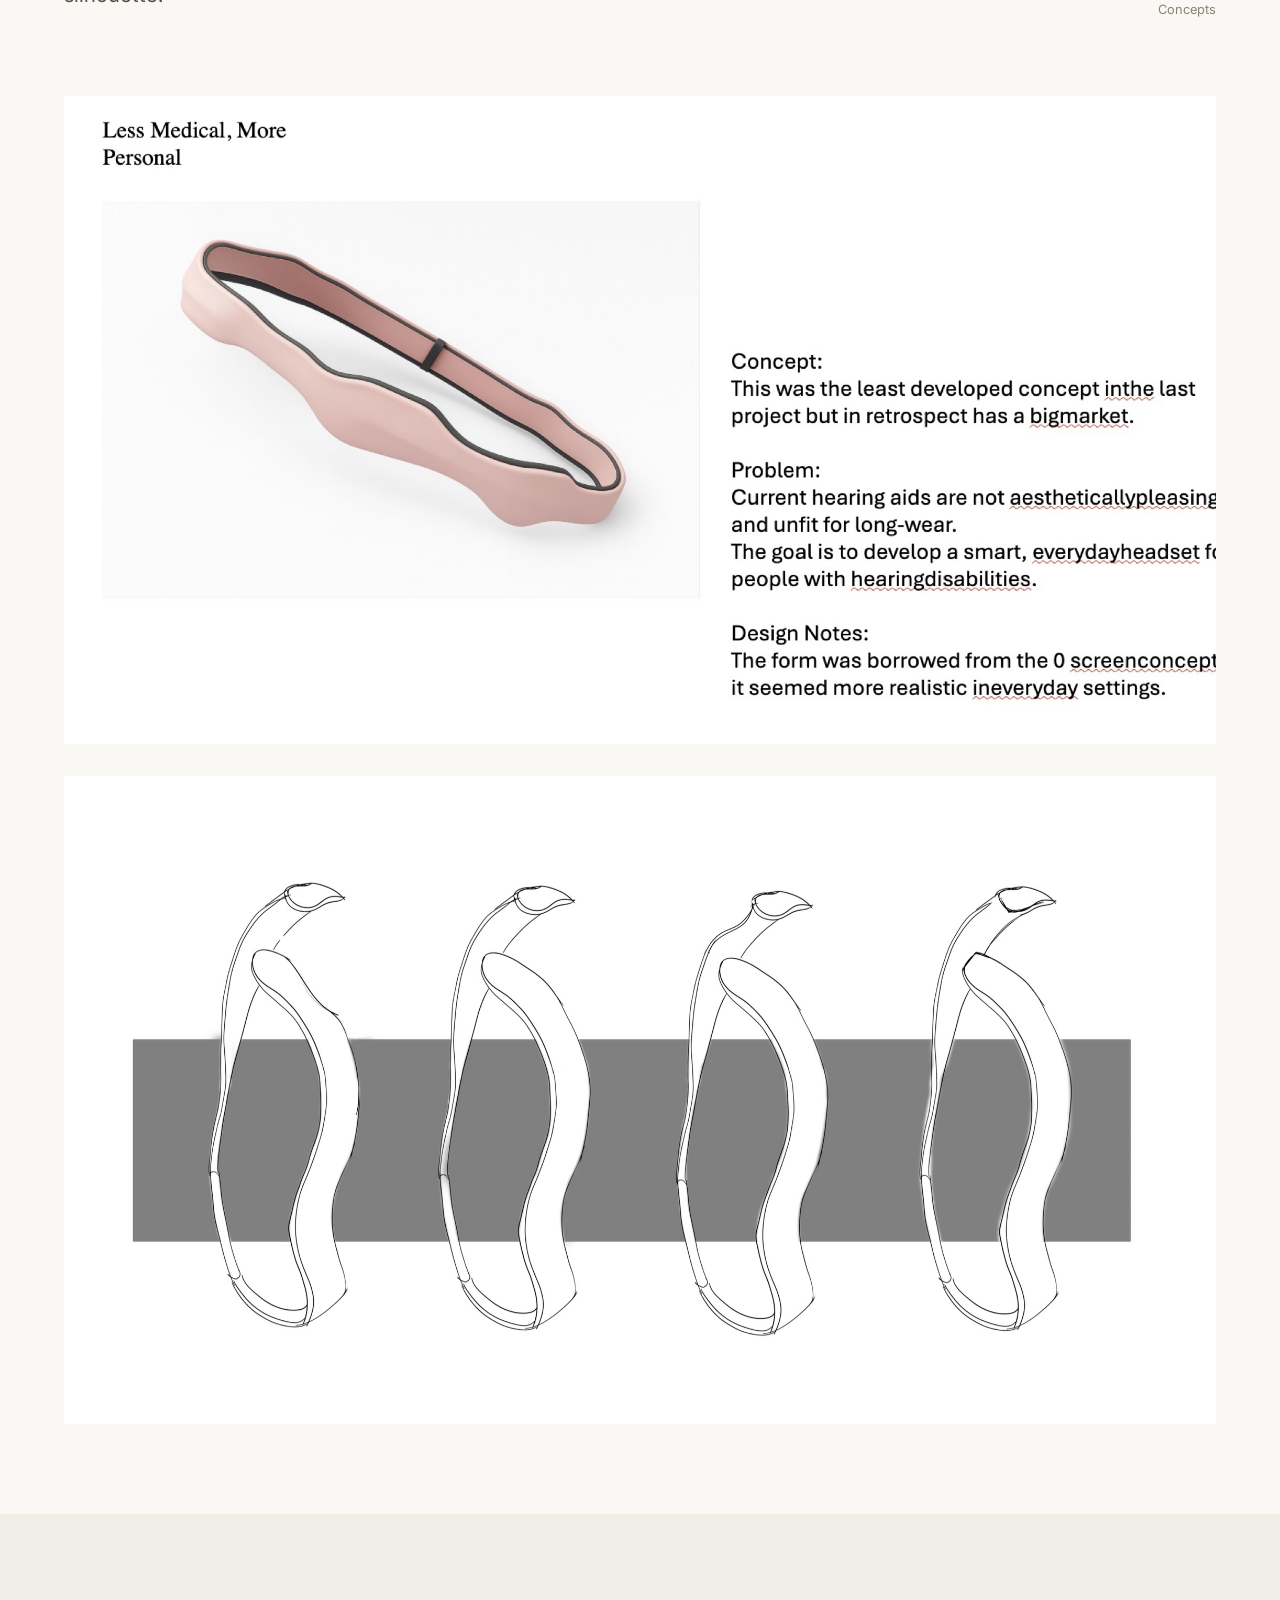
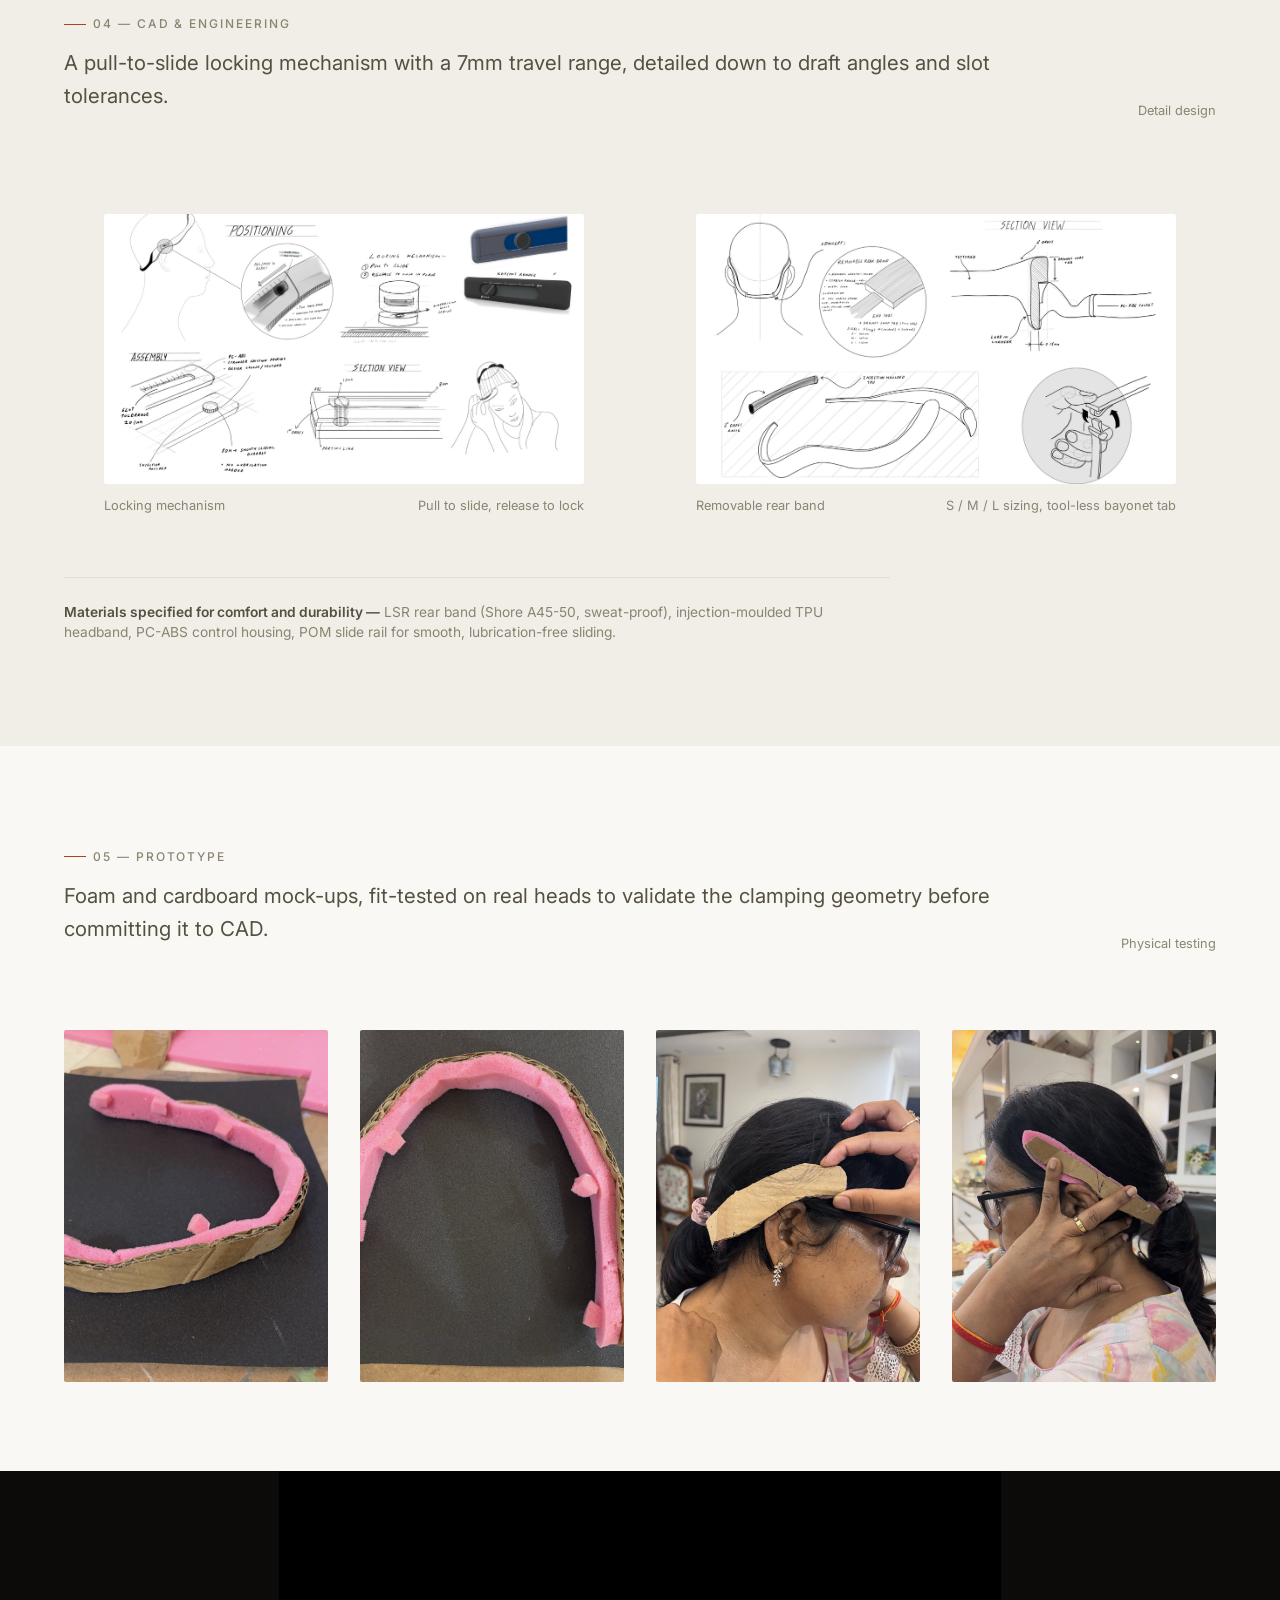
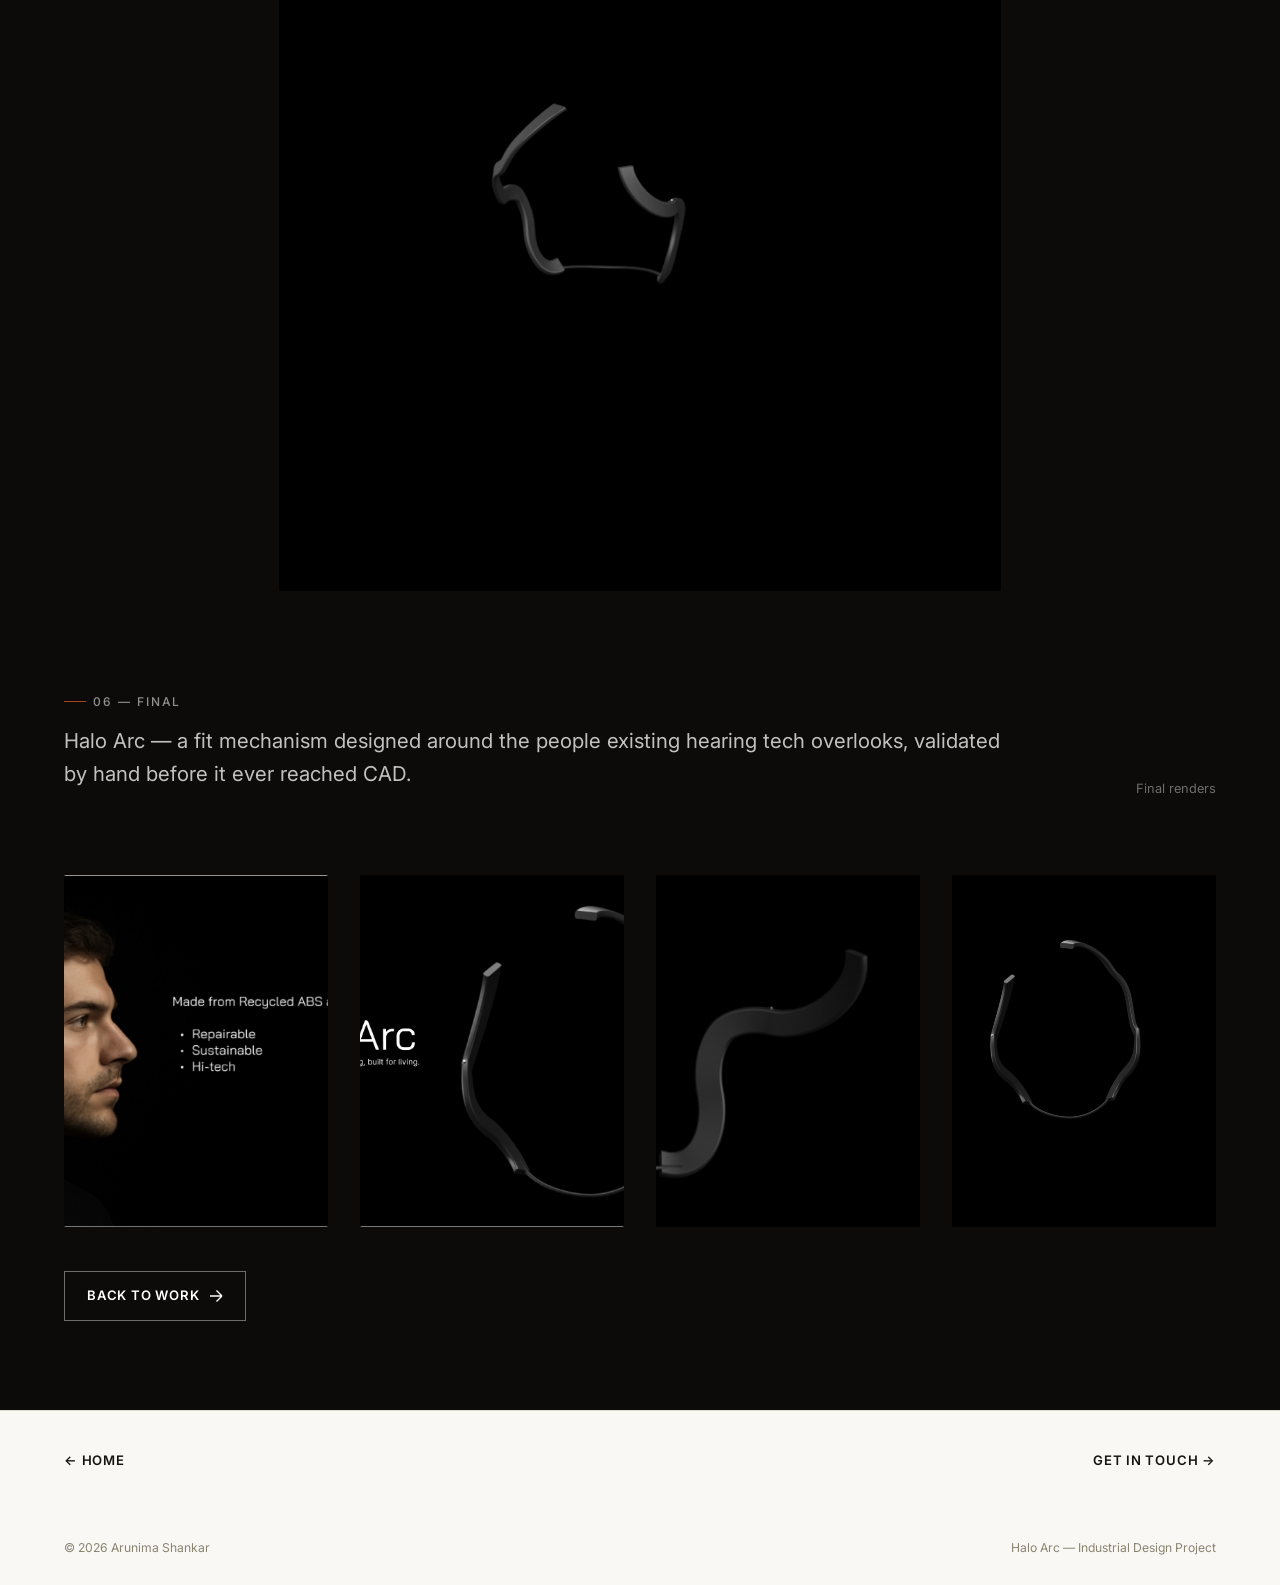
==== commit 20877a78: "Upgrade Halo Arc with polished final presentation renders Replace flat CAD-style hero with a proper " ====
--- a/work/halo-arc.html
+++ b/work/halo-arc.html
@@ -25,23 +25,17 @@
   </button>
 </header>
 
-<section class="section" style="padding-top:clamp(120px,16vw,180px); background:#ece8e1;">
-  <div class="container">
-    <div class="research-split" style="align-items:center; margin-bottom:0;">
-      <div>
-        <p class="kicker">Industrial Design — Inclusive Tech</p>
-        <h1 style="font-size:var(--f-display); font-weight:600; letter-spacing:-0.02em; line-height:.95; margin:.3em 0 .2em;">Halo Arc</h1>
-        <p class="lede" style="margin-bottom:28px;">An inclusive bone-conduction headset</p>
-        <div class="hero-meta" style="border-top:1px solid var(--line); padding-top:20px; margin-top:0;">
-          <div style="color:var(--ink-mute);"><strong style="color:var(--ink);">Role</strong>Designer &amp; mechanism engineer</div>
-          <div style="color:var(--ink-mute);"><strong style="color:var(--ink);">Scope</strong>Research → fit mechanism → prototype</div>
-          <div style="color:var(--ink-mute);"><strong style="color:var(--ink);">Fit range</strong>5th–95th head percentile</div>
-          <div style="color:var(--ink-mute);"><strong style="color:var(--ink);">Focus</strong>Afro hair &amp; sweat-mapped comfort</div>
-        </div>
-      </div>
-      <div class="frame r-4-3" style="background:#f4f1eb;">
-        <img src="../assets/img/haloarc/hero/halo-hero-final.jpg" alt="Halo Arc final form — a bone-conduction headset rendered in grey" style="object-fit:contain;">
-      </div>
+<section class="hero">
+  <img src="../assets/img/haloarc/hero/halo-final-worn.jpg" alt="Halo Arc worn in profile — a bone-conduction headset resting along the head">
+  <div class="hero-content">
+    <p class="kicker">Industrial Design — Inclusive Tech</p>
+    <h1 class="hero-title">Halo Arc</h1>
+    <p class="hero-sub">Designed for listening, built for living</p>
+    <div class="hero-meta">
+      <div><strong>Role</strong>Designer &amp; mechanism engineer</div>
+      <div><strong>Scope</strong>Research → fit mechanism → prototype</div>
+      <div><strong>Fit range</strong>5th–95th head percentile</div>
+      <div><strong>Focus</strong>Afro hair &amp; sweat-mapped comfort</div>
     </div>
   </div>
 </section>
@@ -181,21 +175,32 @@
 </section>
 
 <!-- 06 FINAL -->
-<section class="section full-bleed fade-in" id="final" style="padding:0; background:#ece8e1;">
-  <div class="frame" style="background:#ece8e1;">
-    <img src="../assets/img/haloarc/hero/halo-hero-final.jpg" alt="Halo Arc final form, full silhouette" style="object-fit:contain;">
-  </div>
-</section>
-
-<section class="section" id="closing">
-  <div class="container">
-    <div class="lede fade-in" style="max-width:56em;">
-      <p class="kicker" style="margin-bottom:16px;">06 — Final</p>
-      <p>Halo Arc — a fit mechanism designed around the people existing hearing tech overlooks, validated by hand before it ever reached CAD.</p>
-      <a class="btn" href="../index.html#work" style="margin-top:28px;">Back to Work
-        <svg viewBox="0 0 14 14" fill="none"><path d="M1 7H13M13 7L7.5 1.5M13 7L7.5 12.5" stroke="currentColor" stroke-width="1.4"/></svg>
-      </a>
-    </div>
+<section class="section full-bleed fade-in" id="final" style="padding:0; background:#0c0b09;">
+  <div class="frame" style="background:#0c0b09;">
+    <img src="../assets/img/haloarc/hero/halo-final-title.jpg" alt="Halo Arc final render — designed for listening, built for living" style="object-fit:contain;">
+  </div>
+</section>
+
+<section class="section" id="closing" style="background:#0c0b09;">
+  <div class="container">
+    <div class="section-head fade-in" style="border-color:rgba(255,255,255,.14);">
+      <div>
+        <p class="kicker" style="color:rgba(255,255,255,.55);">06 — Final</p>
+        <p class="lede" style="color:rgba(255,255,255,.75);">Halo Arc — a fit mechanism designed around the people existing hearing tech overlooks, validated by hand before it ever reached CAD.</p>
+      </div>
+      <p class="section-num" style="color:rgba(255,255,255,.4);">Final renders</p>
+    </div>
+
+    <div class="grid grid-4 fade-in" style="margin-bottom:clamp(28px,4vw,44px);">
+      <div class="frame r-3-4" style="background:#000;"><img src="../assets/img/haloarc/hero/halo-final-side.jpg" alt="Halo Arc final render, side profile on black"></div>
+      <div class="frame r-3-4" style="background:#000;"><img src="../assets/img/haloarc/hero/halo-final-pair.jpg" alt="Halo Arc final render, two finishes shown together"></div>
+      <div class="frame r-3-4" style="background:#000;"><img src="../assets/img/haloarc/hero/halo-final-diagonal.jpg" alt="Halo Arc final render, diagonal detail view"></div>
+      <div class="frame r-3-4" style="background:#000;"><img src="../assets/img/haloarc/hero/halo-final-band.jpg" alt="Halo Arc final render, full band form"></div>
+    </div>
+
+    <a class="btn" href="../index.html#work" style="border-color:rgba(255,255,255,.4); color:#fff;">Back to Work
+      <svg viewBox="0 0 14 14" fill="none" stroke="#fff"><path d="M1 7H13M13 7L7.5 1.5M13 7L7.5 12.5" stroke="currentColor" stroke-width="1.4"/></svg>
+    </a>
   </div>
 </section>
 
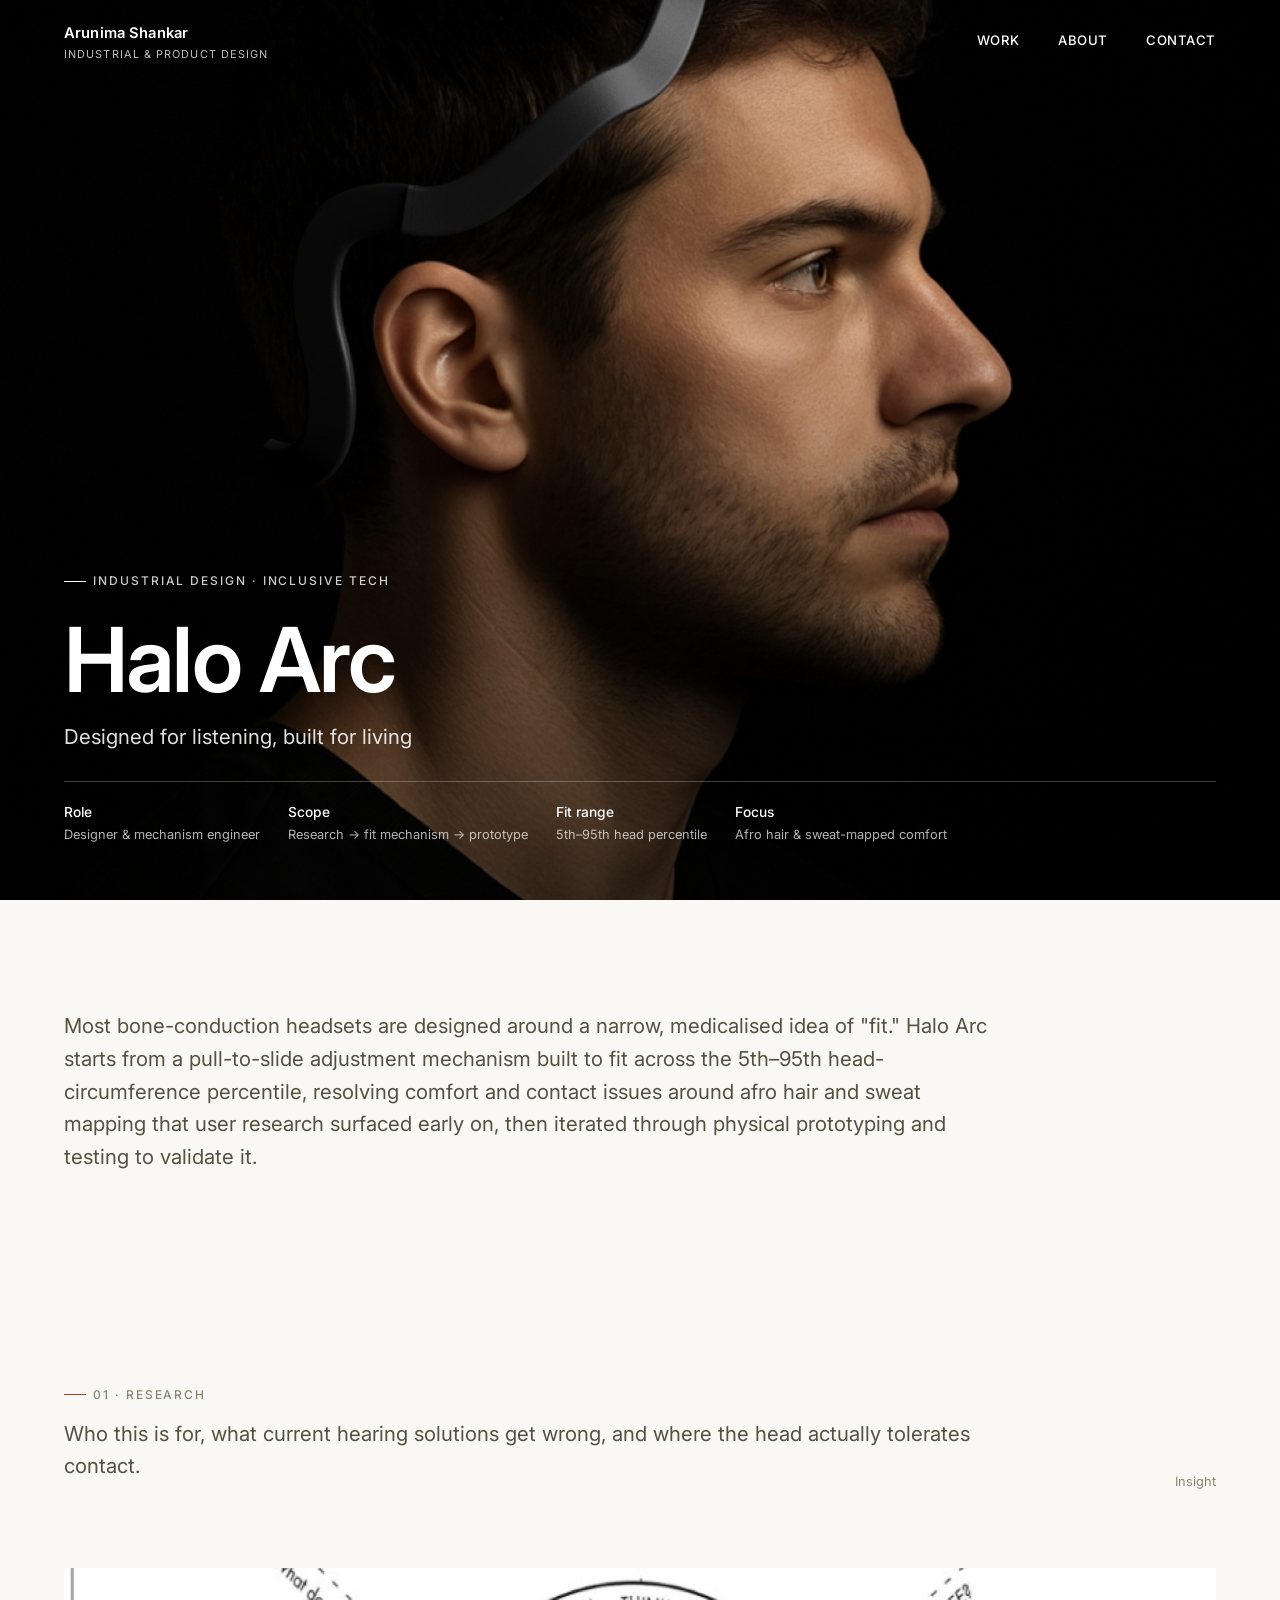
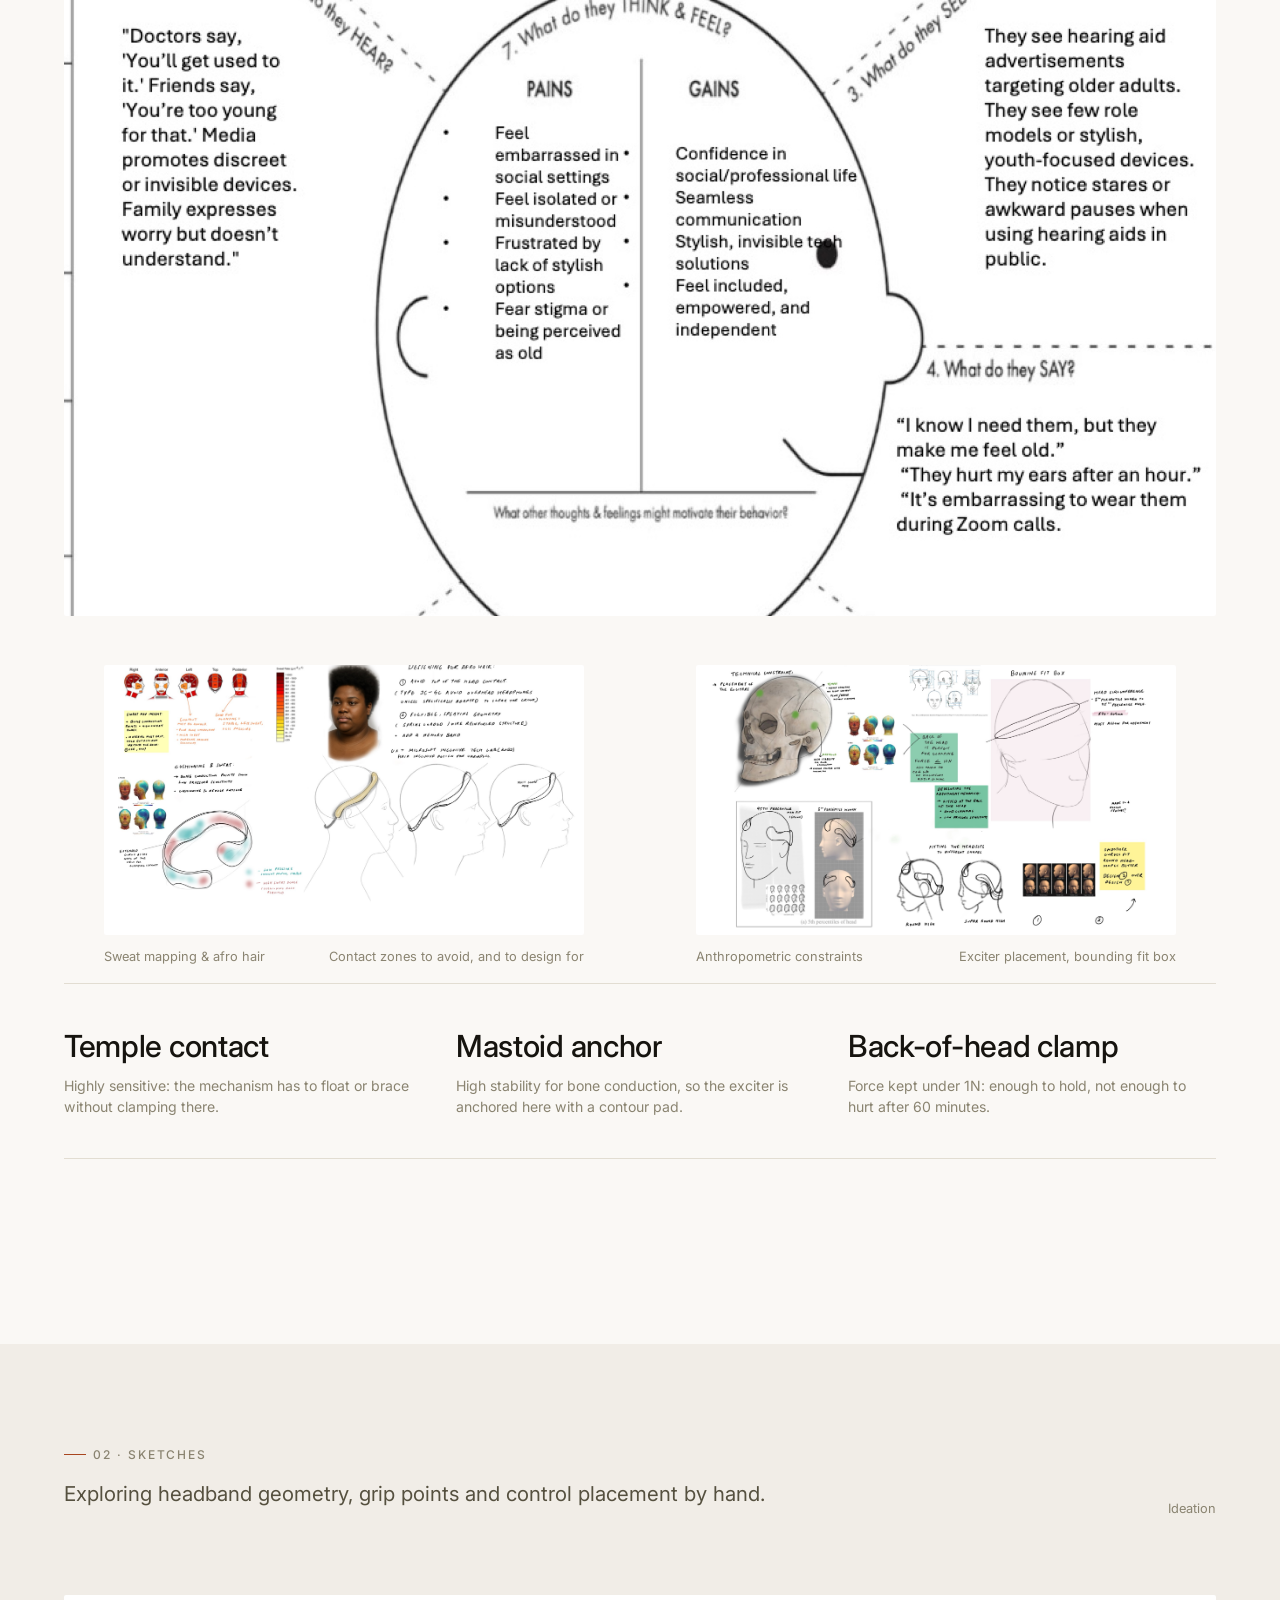
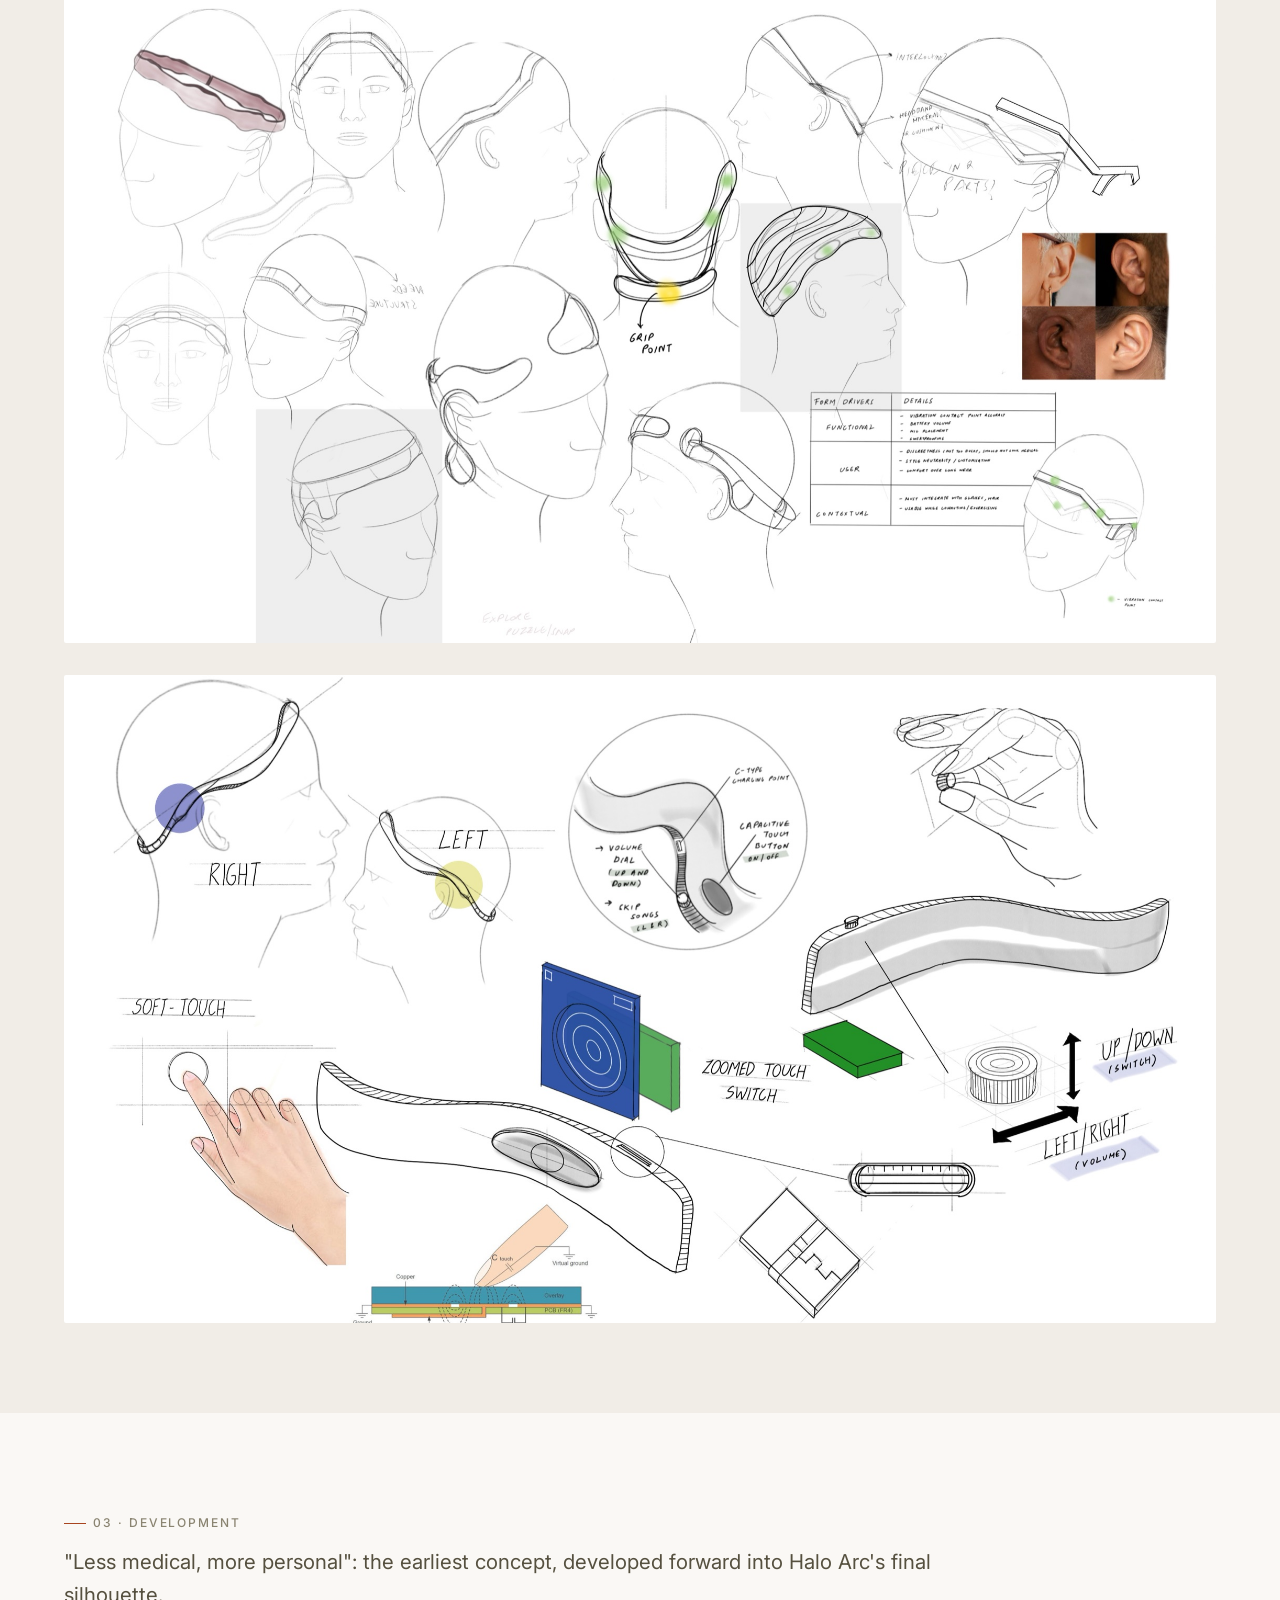
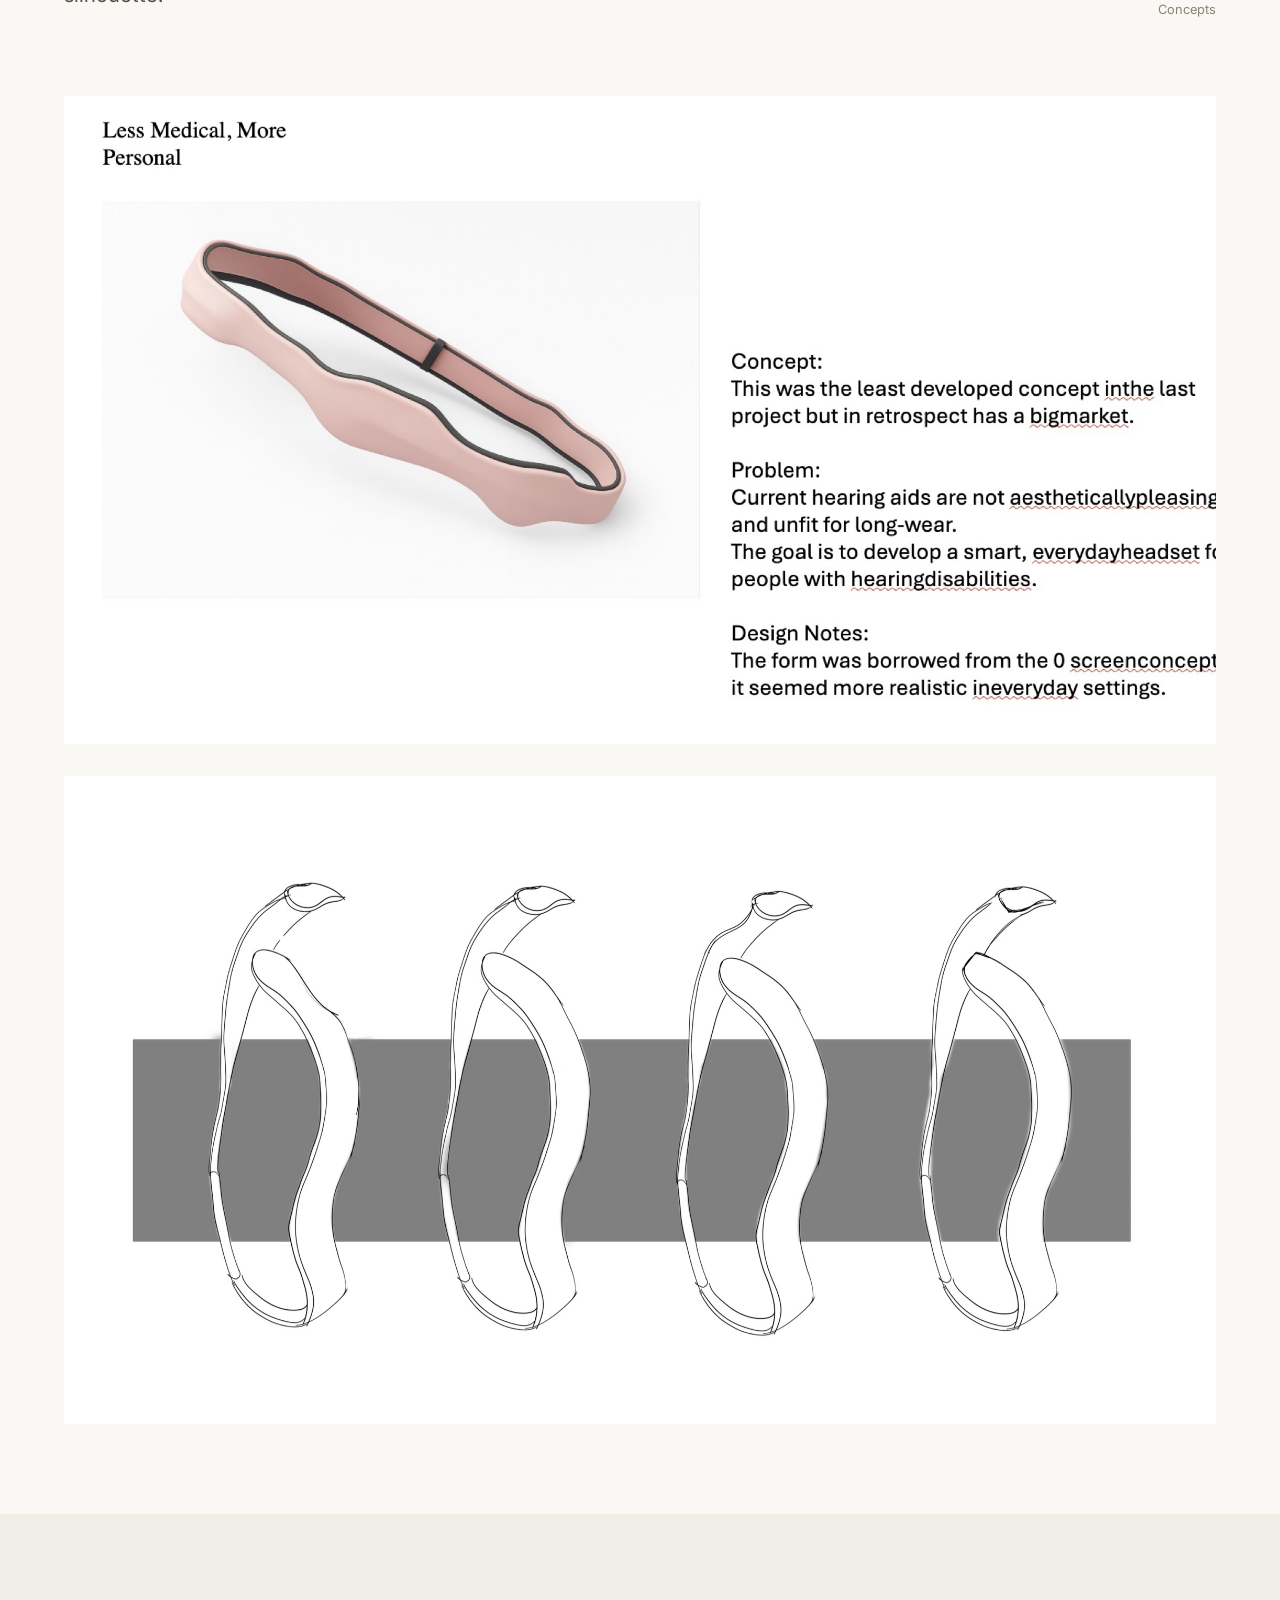
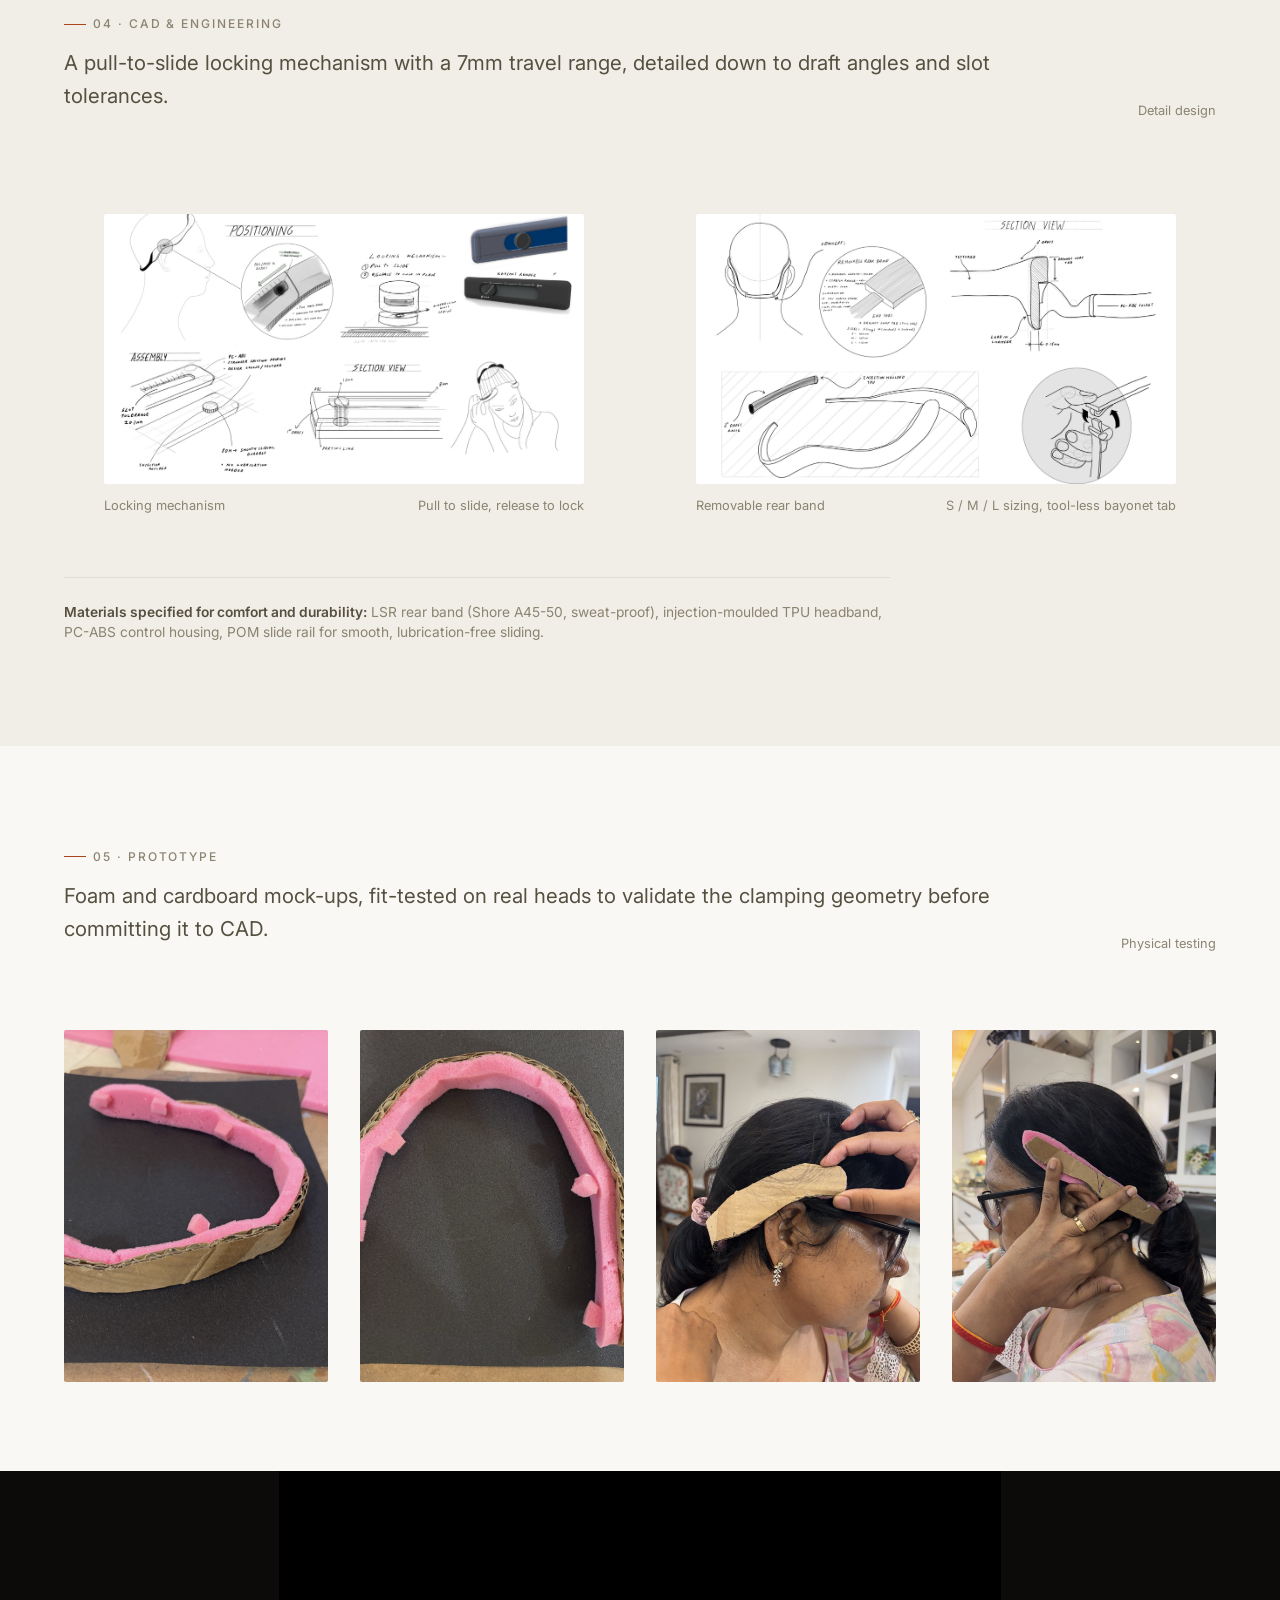
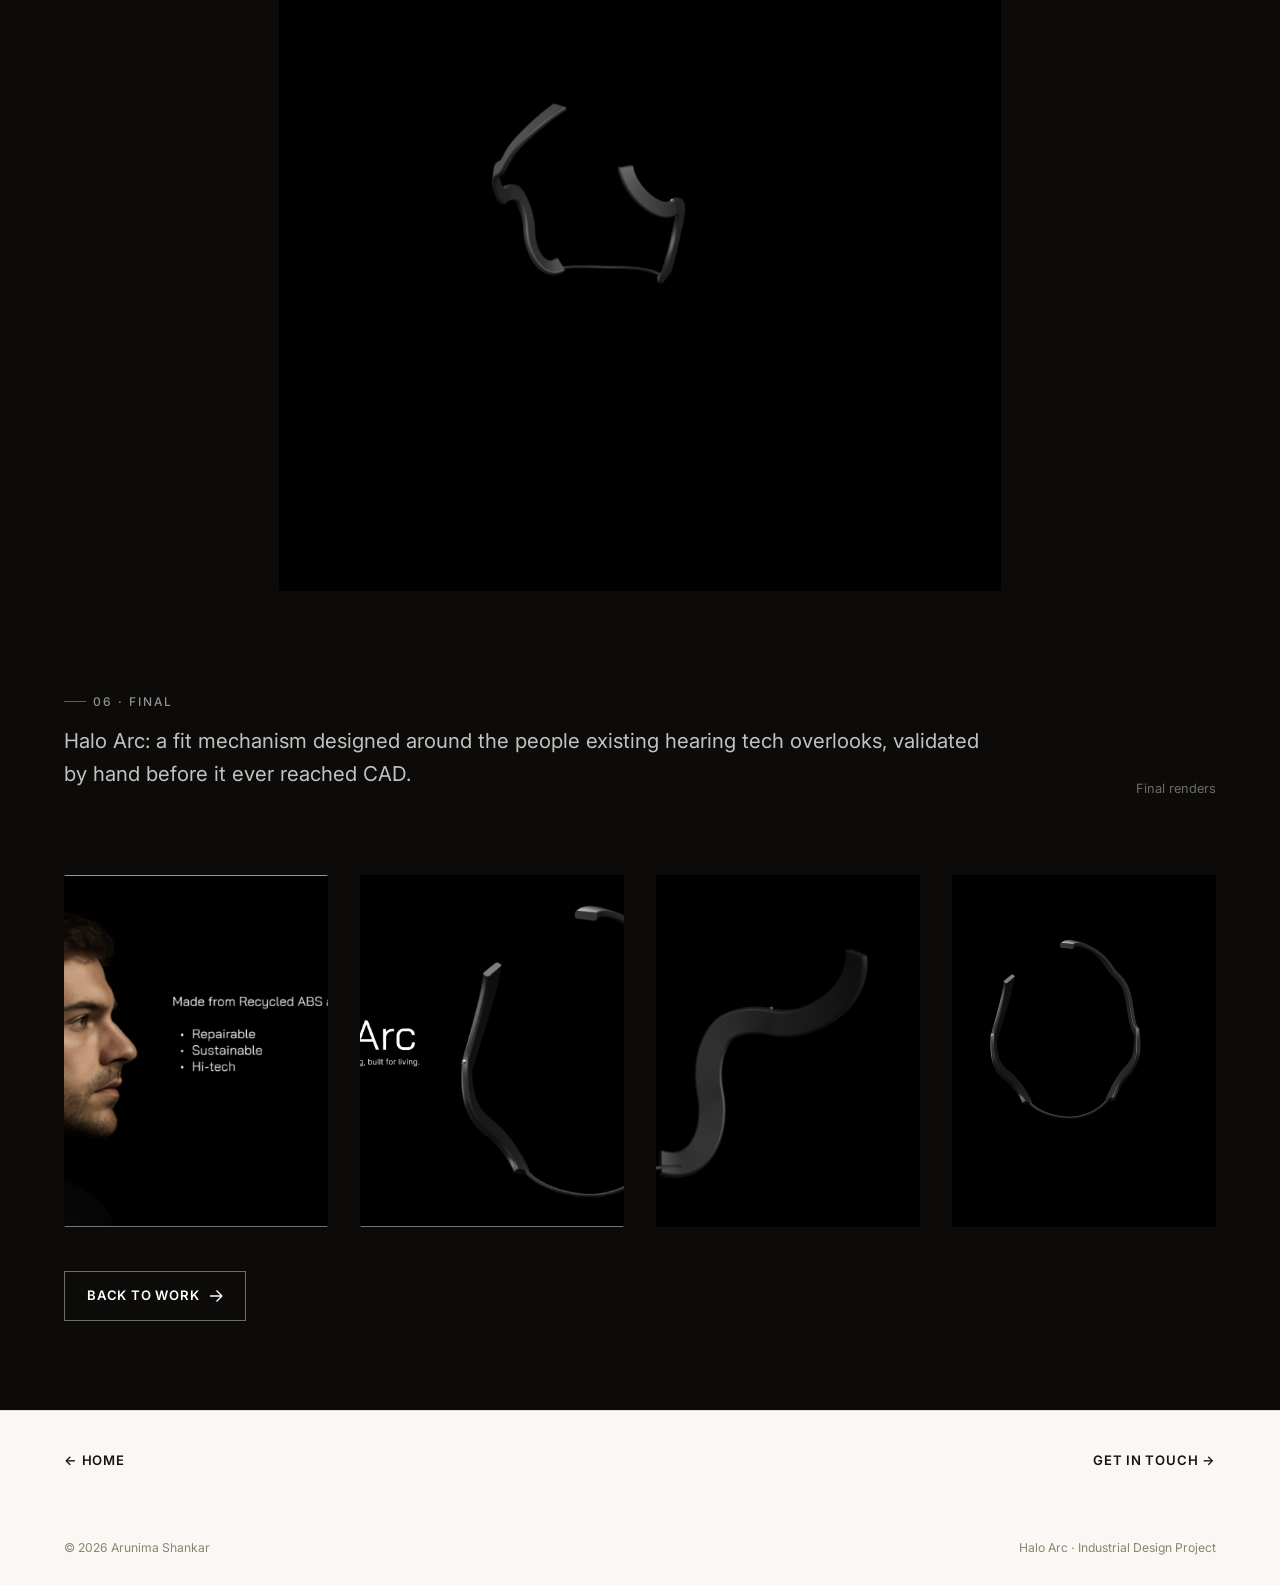
==== commit f542b05f: "Remove all em dashes from site copy Replace em dashes throughout with commas, colons, or middle dots" ====
--- a/work/halo-arc.html
+++ b/work/halo-arc.html
@@ -3,8 +3,8 @@
 <head>
 <meta charset="UTF-8">
 <meta name="viewport" content="width=device-width, initial-scale=1">
-<title>Halo Arc — Arunima Shankar</title>
-<meta name="description" content="Halo Arc — an inclusive bone-conduction headset with a pull-to-slide fit mechanism. Industrial design project by Arunima Shankar, from research through to prototype.">
+<title>Halo Arc · Arunima Shankar</title>
+<meta name="description" content="Halo Arc, an inclusive bone-conduction headset with a pull-to-slide fit mechanism. Industrial design project by Arunima Shankar, from research through to prototype.">
 <link rel="icon" type="image/svg+xml" href="../assets/favicon.svg">
 <link rel="preconnect" href="https://fonts.googleapis.com">
 <link rel="preconnect" href="https://fonts.gstatic.com" crossorigin>
@@ -26,9 +26,9 @@
 </header>
 
 <section class="hero">
-  <img src="../assets/img/haloarc/hero/halo-final-worn.jpg" alt="Halo Arc worn in profile — a bone-conduction headset resting along the head">
+  <img src="../assets/img/haloarc/hero/halo-final-worn.jpg" alt="Halo Arc worn in profile, a bone-conduction headset resting along the head">
   <div class="hero-content">
-    <p class="kicker">Industrial Design — Inclusive Tech</p>
+    <p class="kicker">Industrial Design · Inclusive Tech</p>
     <h1 class="hero-title">Halo Arc</h1>
     <p class="hero-sub">Designed for listening, built for living</p>
     <div class="hero-meta">
@@ -42,7 +42,7 @@
 
 <section class="section" id="overview">
   <div class="container">
-    <p class="lede fade-in">Most bone-conduction headsets are designed around a narrow, medicalised idea of "fit." Halo Arc starts from a pull-to-slide adjustment mechanism built to fit across the 5th–95th head-circumference percentile, resolving comfort and contact issues around afro hair and sweat mapping that user research surfaced early on — then iterated through physical prototyping and testing to validate it.</p>
+    <p class="lede fade-in">Most bone-conduction headsets are designed around a narrow, medicalised idea of "fit." Halo Arc starts from a pull-to-slide adjustment mechanism built to fit across the 5th–95th head-circumference percentile, resolving comfort and contact issues around afro hair and sweat mapping that user research surfaced early on, then iterated through physical prototyping and testing to validate it.</p>
   </div>
 </section>
 
@@ -51,7 +51,7 @@
   <div class="container">
     <div class="section-head fade-in">
       <div>
-        <p class="kicker">01 — Research</p>
+        <p class="kicker">01 · Research</p>
         <p class="lede">Who this is for, what current hearing solutions get wrong, and where the head actually tolerates contact.</p>
       </div>
       <p class="section-num">Insight</p>
@@ -75,7 +75,7 @@
     <div class="problem-row fade-in">
       <div class="item">
         <h4>Temple contact</h4>
-        <p>Highly sensitive — the mechanism has to float or brace without clamping there.</p>
+        <p>Highly sensitive: the mechanism has to float or brace without clamping there.</p>
       </div>
       <div class="item">
         <h4>Mastoid anchor</h4>
@@ -83,7 +83,7 @@
       </div>
       <div class="item">
         <h4>Back-of-head clamp</h4>
-        <p>Force kept under 1N — enough to hold, not enough to hurt after 60 minutes.</p>
+        <p>Force kept under 1N: enough to hold, not enough to hurt after 60 minutes.</p>
       </div>
     </div>
   </div>
@@ -94,7 +94,7 @@
   <div class="container">
     <div class="section-head fade-in">
       <div>
-        <p class="kicker">02 — Sketches</p>
+        <p class="kicker">02 · Sketches</p>
         <p class="lede">Exploring headband geometry, grip points and control placement by hand.</p>
       </div>
       <p class="section-num">Ideation</p>
@@ -112,14 +112,14 @@
   <div class="container">
     <div class="section-head fade-in">
       <div>
-        <p class="kicker">03 — Development</p>
-        <p class="lede">"Less medical, more personal" — the earliest concept, developed forward into Halo Arc's final silhouette.</p>
+        <p class="kicker">03 · Development</p>
+        <p class="lede">"Less medical, more personal": the earliest concept, developed forward into Halo Arc's final silhouette.</p>
       </div>
       <p class="section-num">Concepts</p>
     </div>
 
     <div class="frame r-16-9 fade-in" style="margin-bottom:var(--gutter-s); background:#fff;">
-      <img src="../assets/img/haloarc/development/halo-concept-pink.jpg" alt="Early concept render — a soft, personal headband form, described as less developed but with a big market">
+      <img src="../assets/img/haloarc/development/halo-concept-pink.jpg" alt="Early concept render, a soft, personal headband form, described as less developed but with a big market">
     </div>
 
     <div class="frame r-16-9 fade-in" style="background:#fff;">
@@ -133,7 +133,7 @@
   <div class="container">
     <div class="section-head fade-in">
       <div>
-        <p class="kicker">04 — CAD &amp; Engineering</p>
+        <p class="kicker">04 · CAD &amp; Engineering</p>
         <p class="lede">A pull-to-slide locking mechanism with a 7mm travel range, detailed down to draft angles and slot tolerances.</p>
       </div>
       <p class="section-num">Detail design</p>
@@ -150,7 +150,7 @@
       </figure>
     </div>
 
-    <p class="materials-line fade-in"><strong>Materials specified for comfort and durability —</strong> LSR rear band (Shore A45-50, sweat-proof), injection-moulded TPU headband, PC-ABS control housing, POM slide rail for smooth, lubrication-free sliding.</p>
+    <p class="materials-line fade-in"><strong>Materials specified for comfort and durability:</strong> LSR rear band (Shore A45-50, sweat-proof), injection-moulded TPU headband, PC-ABS control housing, POM slide rail for smooth, lubrication-free sliding.</p>
   </div>
 </section>
 
@@ -159,7 +159,7 @@
   <div class="container">
     <div class="section-head fade-in">
       <div>
-        <p class="kicker">05 — Prototype</p>
+        <p class="kicker">05 · Prototype</p>
         <p class="lede">Foam and cardboard mock-ups, fit-tested on real heads to validate the clamping geometry before committing it to CAD.</p>
       </div>
       <p class="section-num">Physical testing</p>
@@ -177,7 +177,7 @@
 <!-- 06 FINAL -->
 <section class="section full-bleed fade-in" id="final" style="padding:0; background:#0c0b09;">
   <div class="frame" style="background:#0c0b09;">
-    <img src="../assets/img/haloarc/hero/halo-final-title.jpg" alt="Halo Arc final render — designed for listening, built for living" style="object-fit:contain;">
+    <img src="../assets/img/haloarc/hero/halo-final-title.jpg" alt="Halo Arc final render, designed for listening, built for living" style="object-fit:contain;">
   </div>
 </section>
 
@@ -185,8 +185,8 @@
   <div class="container">
     <div class="section-head fade-in" style="border-color:rgba(255,255,255,.14);">
       <div>
-        <p class="kicker" style="color:rgba(255,255,255,.55);">06 — Final</p>
-        <p class="lede" style="color:rgba(255,255,255,.75);">Halo Arc — a fit mechanism designed around the people existing hearing tech overlooks, validated by hand before it ever reached CAD.</p>
+        <p class="kicker" style="color:rgba(255,255,255,.55);">06 · Final</p>
+        <p class="lede" style="color:rgba(255,255,255,.75);">Halo Arc: a fit mechanism designed around the people existing hearing tech overlooks, validated by hand before it ever reached CAD.</p>
       </div>
       <p class="section-num" style="color:rgba(255,255,255,.4);">Final renders</p>
     </div>
@@ -211,7 +211,7 @@
 
 <footer class="site-footer" style="background:transparent;color:var(--ink-mute);">
   <span>© 2026 Arunima Shankar</span>
-  <span>Halo Arc — Industrial Design Project</span>
+  <span>Halo Arc · Industrial Design Project</span>
 </footer>
 
 <script src="../assets/js/main.js"></script>
--- a/assets/css/style.css
+++ b/assets/css/style.css
@@ -1,5 +1,5 @@
 /* ==========================================================================
-   Arunima Shankar — Industrial Design Portfolio
+   Arunima Shankar · Industrial Design Portfolio
    Restrained type system, image-led layout.
    ========================================================================== */
 
@@ -191,6 +191,43 @@
   display:flex; align-items:center; gap:10px;
 }
 .scroll-cue::after{ content:""; width:1px; height:46px; background:rgba(255,255,255,.5); }
+
+/* ---------- cover / landing ---------- */
+.cover{
+  height: 100svh;
+  min-height: 520px;
+  display: flex;
+  flex-direction: column;
+  align-items: center;
+  justify-content: center;
+  text-align: center;
+  background: var(--bg);
+  position: relative;
+}
+.cover-kicker{ justify-content: center; margin-bottom: 6px; }
+.cover-name{
+  font-size: clamp(3rem, 11vw, 8.5rem);
+  font-weight: 600;
+  letter-spacing: -0.03em;
+  line-height: .95;
+  margin: .15em 0 .18em;
+}
+.cover-role{
+  font-size: clamp(1rem, 2vw, 1.4rem);
+  color: var(--ink-soft);
+  letter-spacing: .01em;
+}
+.cover-scroll{
+  right: auto;
+  left: 50%;
+  top: auto;
+  bottom: clamp(28px,5vw,56px);
+  transform: translateX(-50%);
+  writing-mode: horizontal-tb;
+  flex-direction: column;
+  color: var(--ink-mute);
+}
+.cover-scroll::after{ background: var(--ink-mute); }
 
 /* ---------- sections ---------- */
 section{ position:relative; }
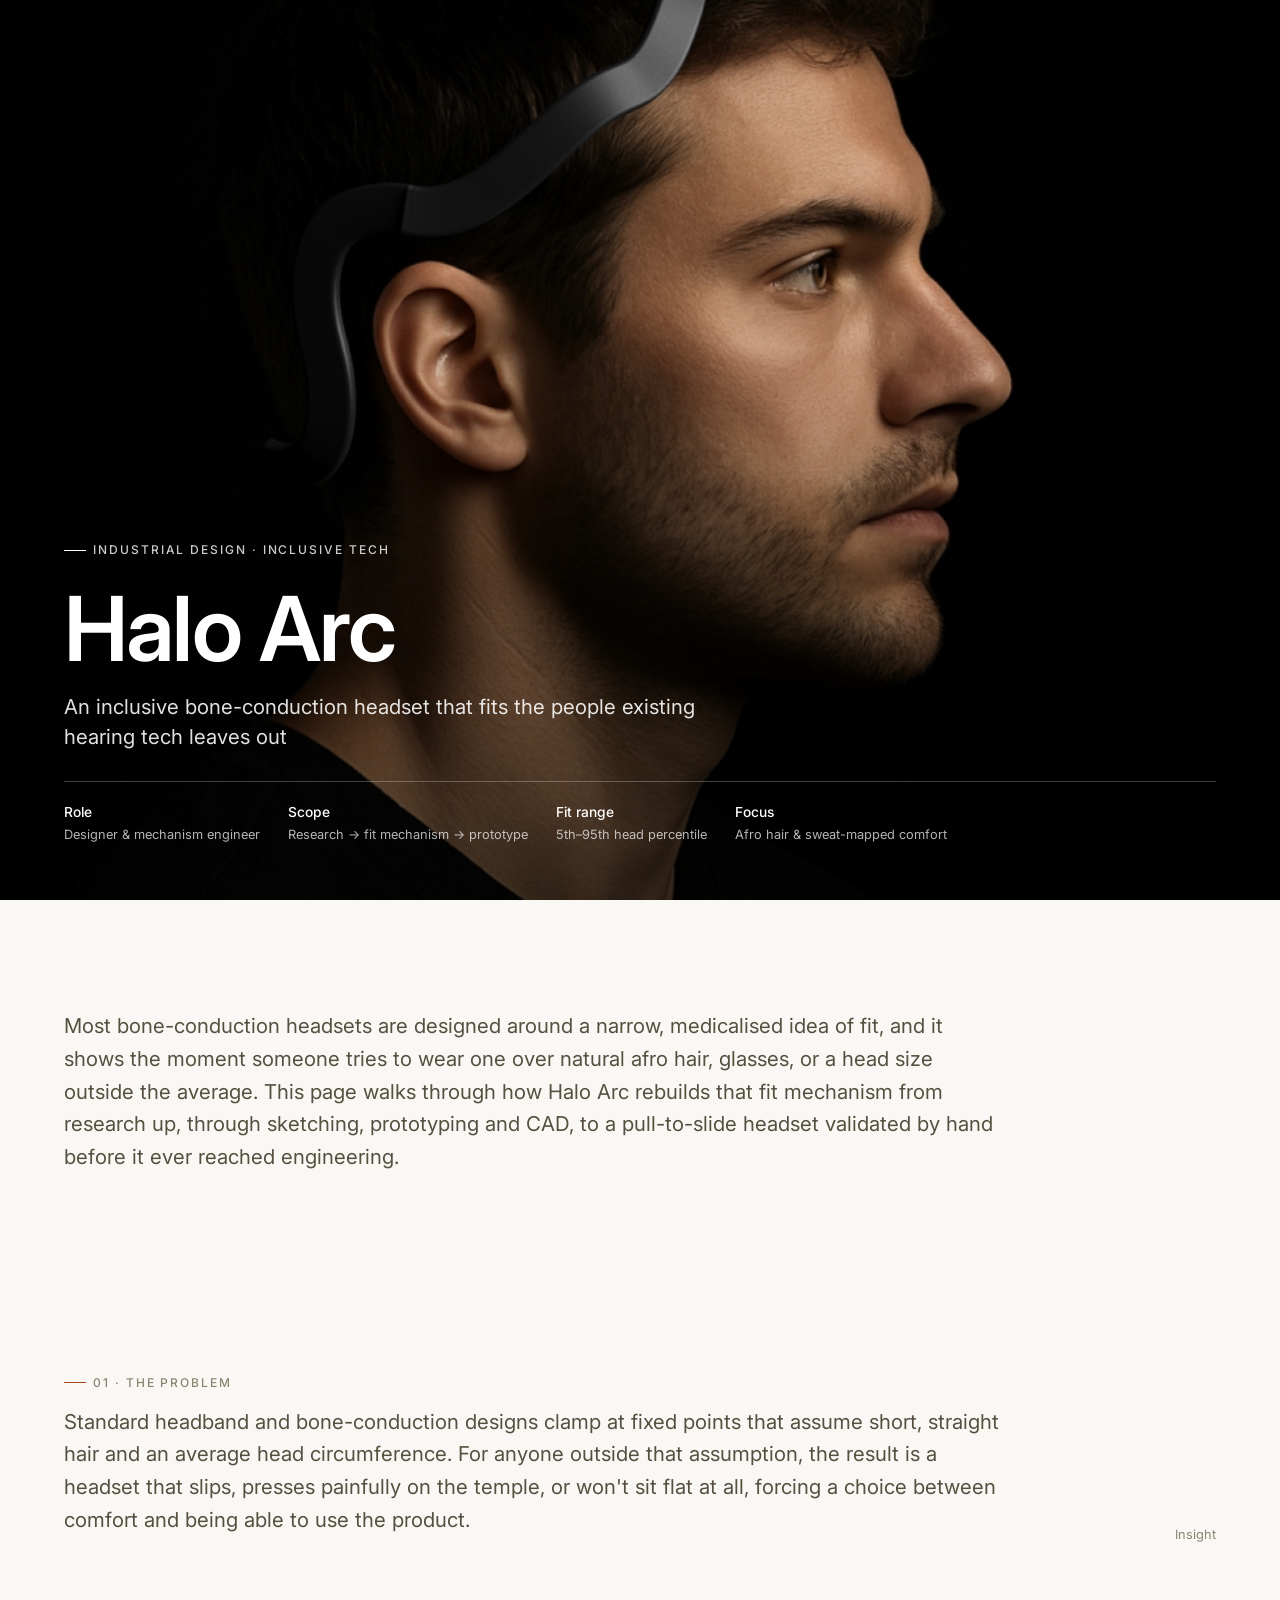
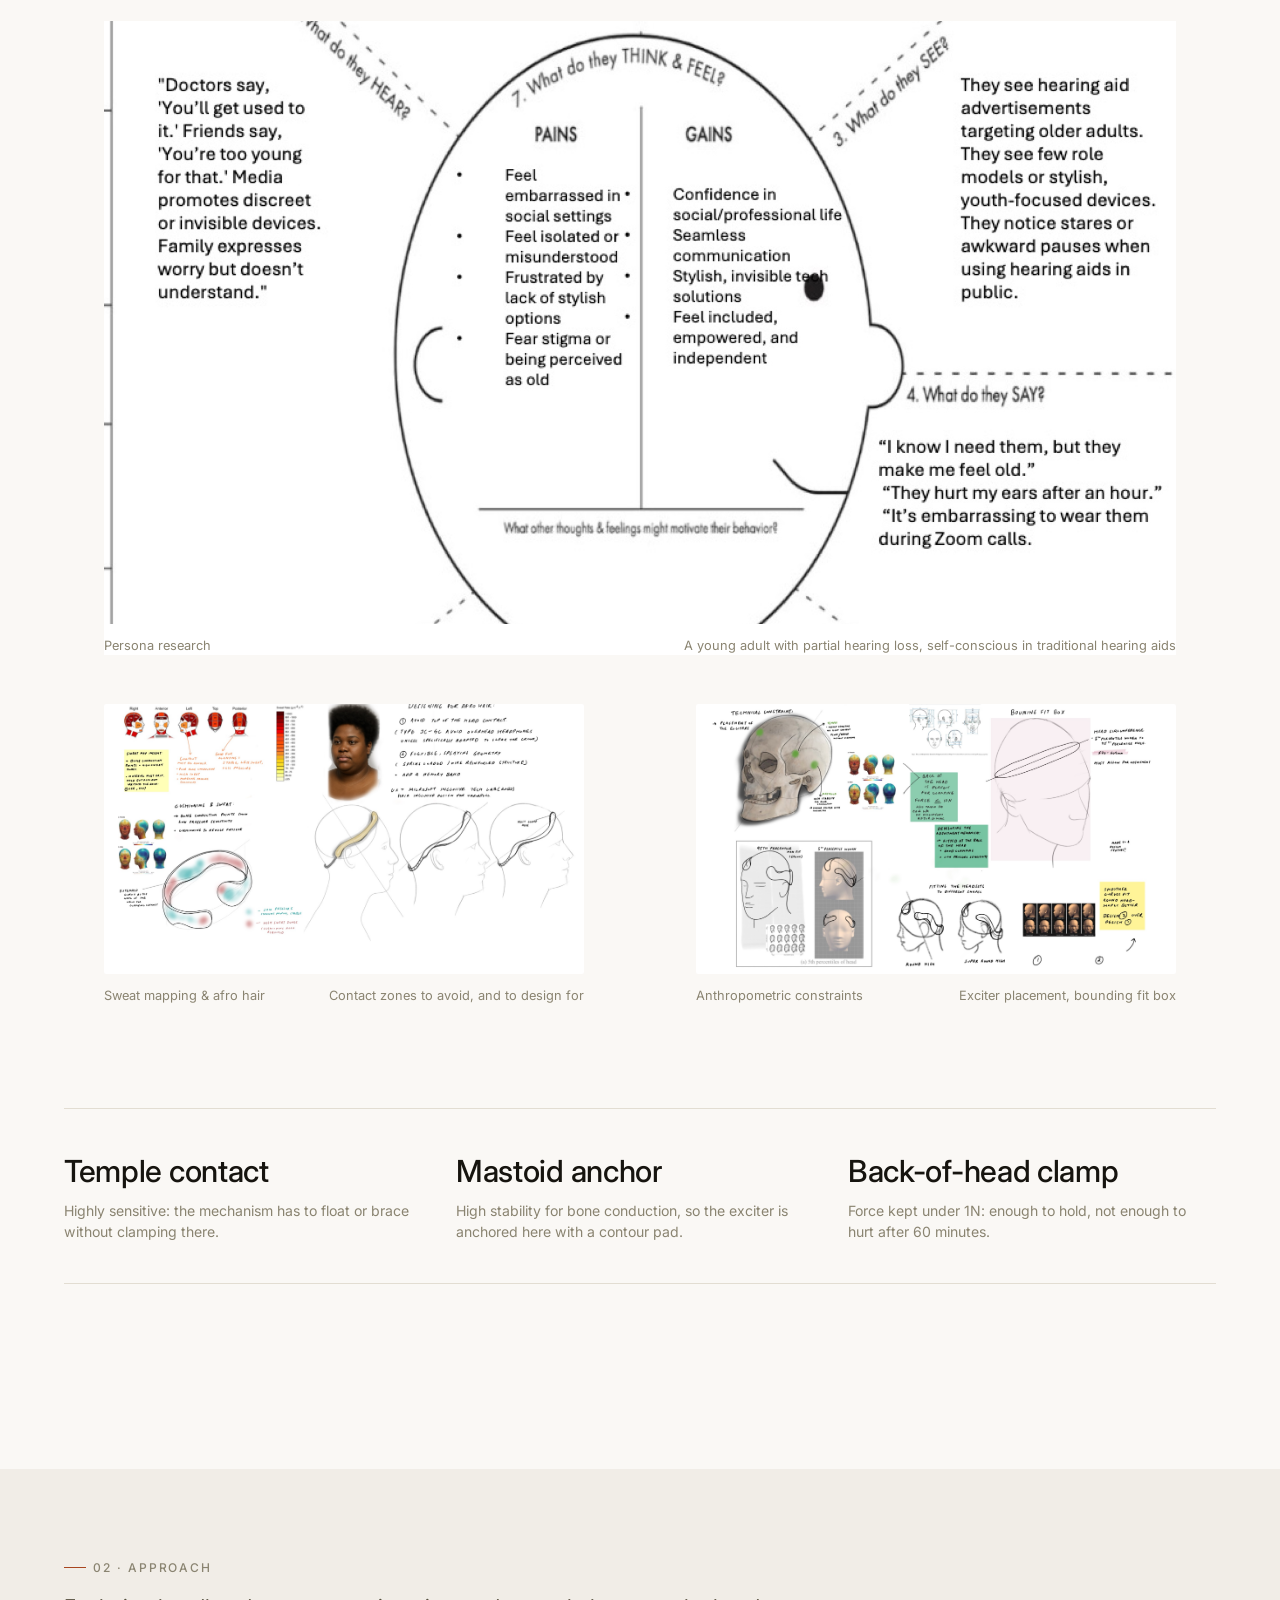
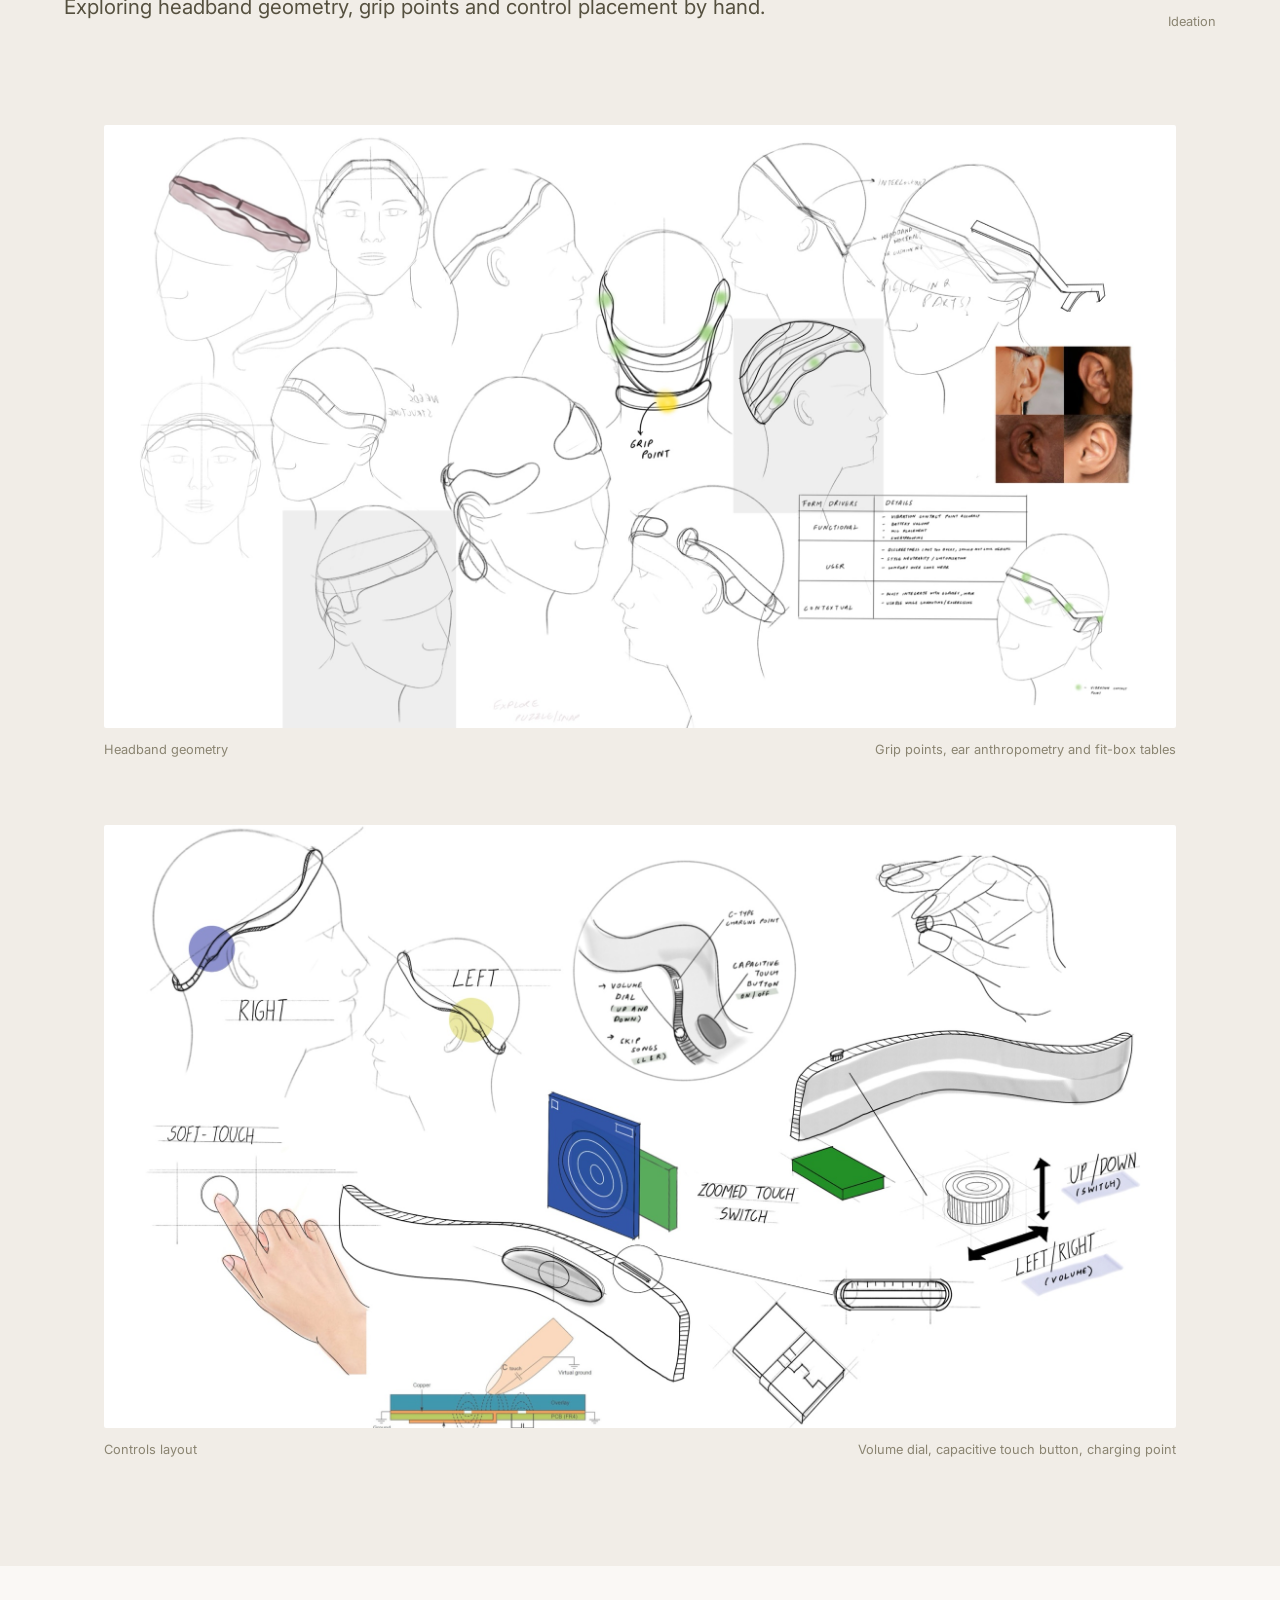
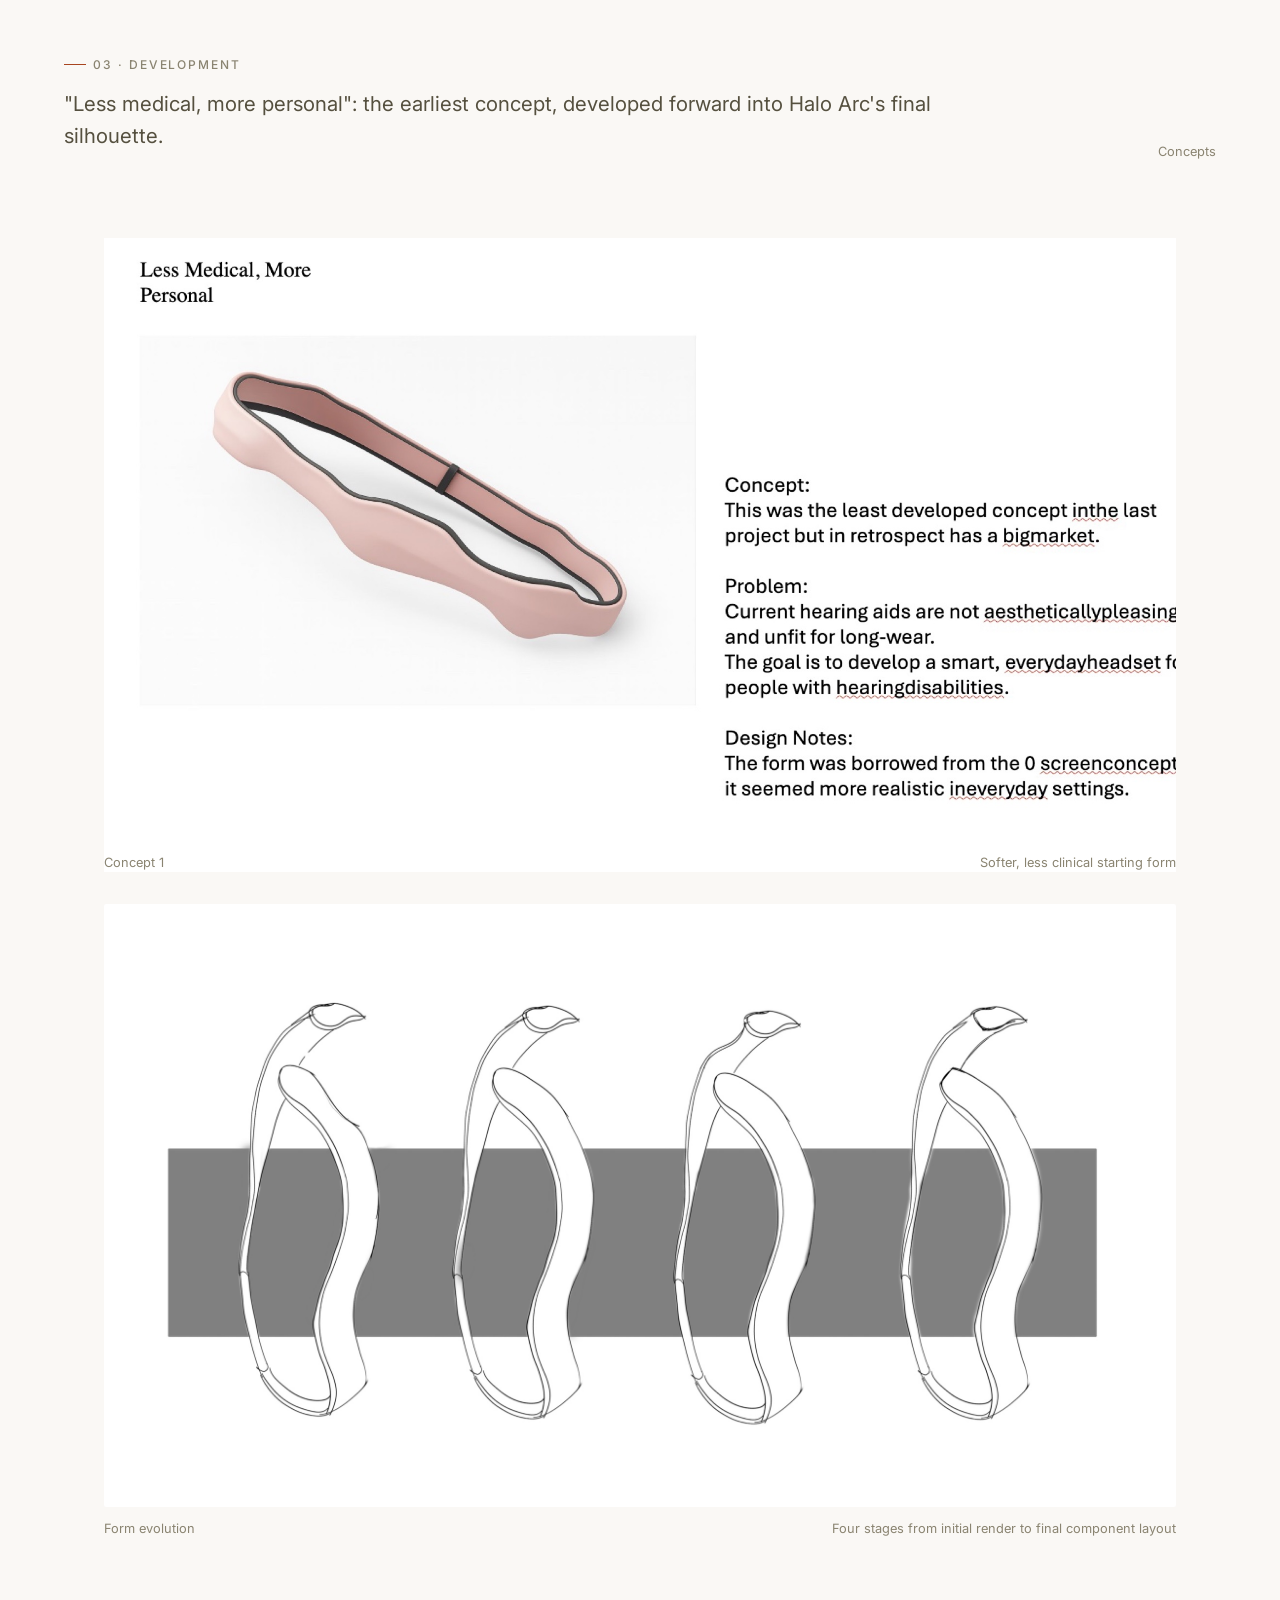
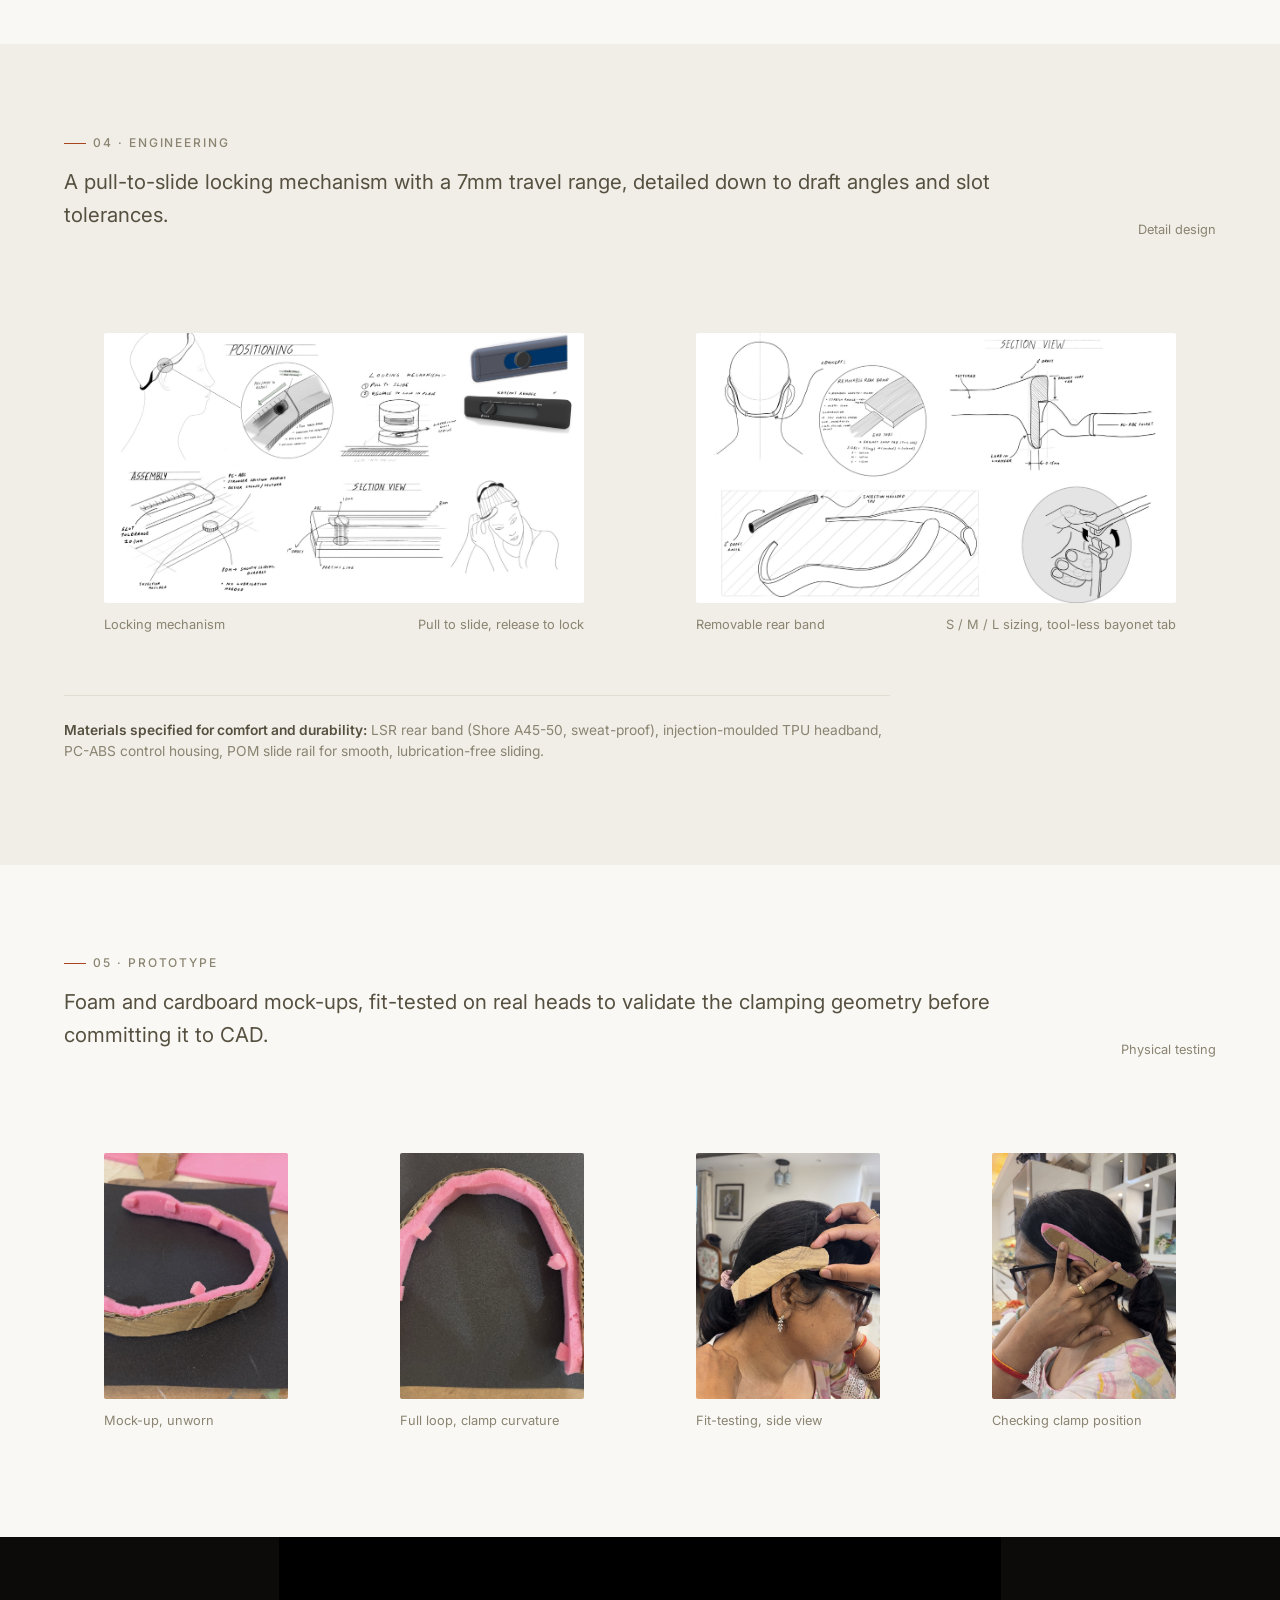
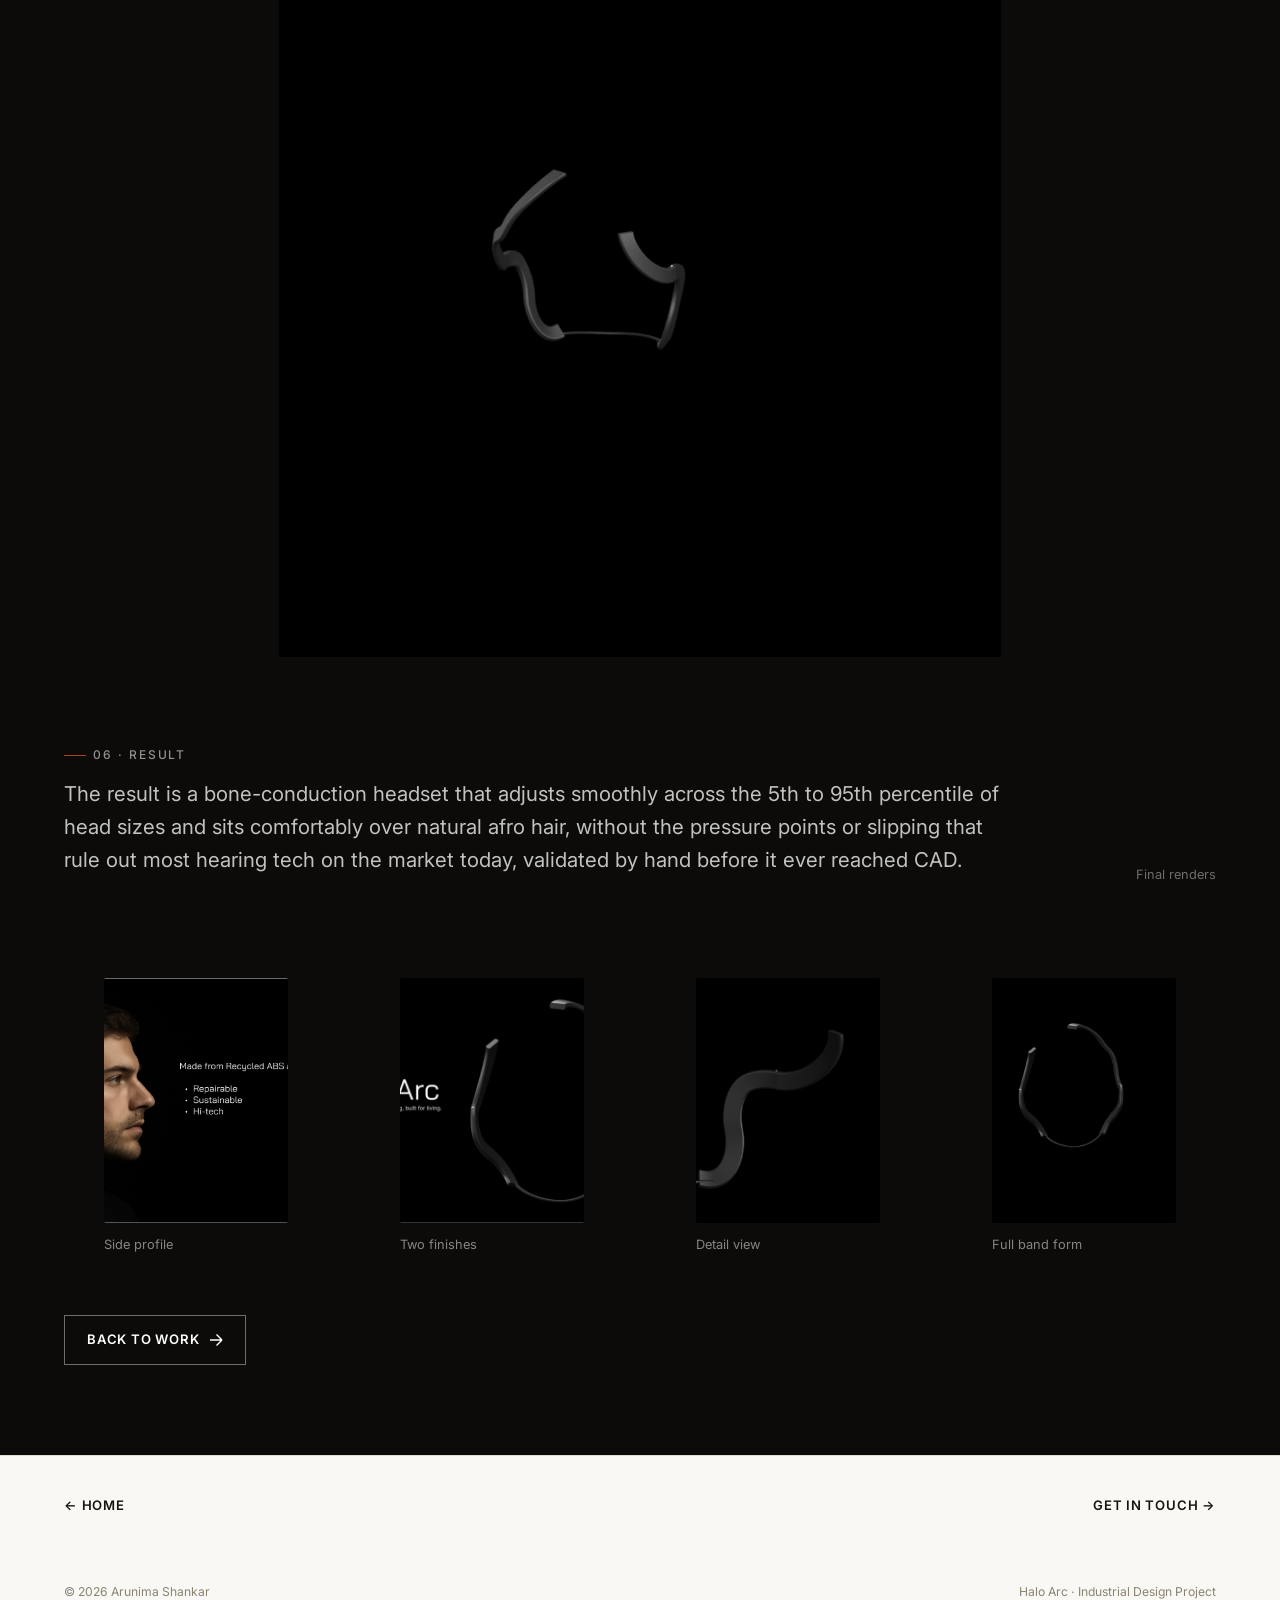
==== commit 743fe354: "Major content and structure overhaul across the whole site - Remove the top header/nav from every pa" ====
--- a/work/halo-arc.html
+++ b/work/halo-arc.html
@@ -3,8 +3,9 @@
 <head>
 <meta charset="UTF-8">
 <meta name="viewport" content="width=device-width, initial-scale=1">
+<script>document.documentElement.classList.add('js');</script>
 <title>Halo Arc · Arunima Shankar</title>
-<meta name="description" content="Halo Arc, an inclusive bone-conduction headset with a pull-to-slide fit mechanism. Industrial design project by Arunima Shankar, from research through to prototype.">
+<meta name="description" content="Halo Arc, an inclusive bone-conduction headset built around a pull-to-slide fit mechanism for afro hair and head sizes outside the average. Product design project by Arunima Shankar, covering the problem, research, development, engineering and final result.">
 <link rel="icon" type="image/svg+xml" href="../assets/favicon.svg">
 <link rel="preconnect" href="https://fonts.googleapis.com">
 <link rel="preconnect" href="https://fonts.gstatic.com" crossorigin>
@@ -13,24 +14,12 @@
 </head>
 <body>
 
-<header class="site-header">
-  <a href="../index.html" class="brand">Arunima Shankar<small>Industrial &amp; Product Design</small></a>
-  <nav class="main-nav">
-    <a href="../index.html#work">Work</a>
-    <a href="../index.html#about">About</a>
-    <a href="../index.html#contact">Contact</a>
-  </nav>
-  <button class="nav-toggle" aria-label="Toggle menu" aria-expanded="false">
-    <svg width="22" height="14" viewBox="0 0 22 14" fill="none"><path d="M0 1H22" stroke="currentColor" stroke-width="1.5"/><path d="M0 13H22" stroke="currentColor" stroke-width="1.5"/></svg>
-  </button>
-</header>
-
 <section class="hero">
   <img src="../assets/img/haloarc/hero/halo-final-worn.jpg" alt="Halo Arc worn in profile, a bone-conduction headset resting along the head">
   <div class="hero-content">
     <p class="kicker">Industrial Design · Inclusive Tech</p>
     <h1 class="hero-title">Halo Arc</h1>
-    <p class="hero-sub">Designed for listening, built for living</p>
+    <p class="hero-sub">An inclusive bone-conduction headset that fits the people existing hearing tech leaves out</p>
     <div class="hero-meta">
       <div><strong>Role</strong>Designer &amp; mechanism engineer</div>
       <div><strong>Scope</strong>Research → fit mechanism → prototype</div>
@@ -42,24 +31,27 @@
 
 <section class="section" id="overview">
   <div class="container">
-    <p class="lede fade-in">Most bone-conduction headsets are designed around a narrow, medicalised idea of "fit." Halo Arc starts from a pull-to-slide adjustment mechanism built to fit across the 5th–95th head-circumference percentile, resolving comfort and contact issues around afro hair and sweat mapping that user research surfaced early on, then iterated through physical prototyping and testing to validate it.</p>
-  </div>
-</section>
-
-<!-- 01 RESEARCH -->
+    <p class="lede fade-in">Most bone-conduction headsets are designed around a narrow, medicalised idea of fit, and it shows the moment someone tries to wear one over natural afro hair, glasses, or a head size outside the average. This page walks through how Halo Arc rebuilds that fit mechanism from research up, through sketching, prototyping and CAD, to a pull-to-slide headset validated by hand before it ever reached engineering.</p>
+  </div>
+</section>
+
+<!-- 01 THE PROBLEM -->
 <section class="section" id="research">
   <div class="container">
     <div class="section-head fade-in">
       <div>
-        <p class="kicker">01 · Research</p>
-        <p class="lede">Who this is for, what current hearing solutions get wrong, and where the head actually tolerates contact.</p>
+        <h2 class="kicker">01 · The Problem</h2>
+        <p class="lede">Standard headband and bone-conduction designs clamp at fixed points that assume short, straight hair and an average head circumference. For anyone outside that assumption, the result is a headset that slips, presses painfully on the temple, or won't sit flat at all, forcing a choice between comfort and being able to use the product.</p>
       </div>
       <p class="section-num">Insight</p>
     </div>
 
-    <div class="frame r-16-9 fade-in" style="margin-bottom:var(--gutter-s); background:#fff;">
-      <img src="../assets/img/haloarc/research/halo-research-empathy-map.jpg" alt="Empathy map of a young adult with partial hearing loss who feels self-conscious using traditional hearing aids">
-    </div>
+    <figure class="figure fade-in" style="margin-bottom:var(--gutter-s); background:#fff;">
+      <div class="frame r-16-9" style="background:#fff;">
+        <img src="../assets/img/haloarc/research/halo-research-empathy-map.jpg" alt="Empathy map of a young adult with partial hearing loss who feels self-conscious using traditional hearing aids">
+      </div>
+      <figcaption><span>Persona research</span><span>A young adult with partial hearing loss, self-conscious in traditional hearing aids</span></figcaption>
+    </figure>
 
     <div class="grid grid-2 fade-in">
       <figure class="figure">
@@ -71,6 +63,8 @@
         <figcaption><span>Anthropometric constraints</span><span>Exciter placement, bounding fit box</span></figcaption>
       </figure>
     </div>
+
+    <p class="lede fade-in" style="margin-bottom:32px;">That research pointed to three contact points the fit mechanism had to get right:</p>
 
     <div class="problem-row fade-in">
       <div class="item">
@@ -89,20 +83,26 @@
   </div>
 </section>
 
-<!-- 02 SKETCHES -->
+<!-- 02 APPROACH -->
 <section class="section" id="sketches" style="background:var(--bg-alt);">
   <div class="container">
     <div class="section-head fade-in">
       <div>
-        <p class="kicker">02 · Sketches</p>
+        <h2 class="kicker">02 · Approach</h2>
         <p class="lede">Exploring headband geometry, grip points and control placement by hand.</p>
       </div>
       <p class="section-num">Ideation</p>
     </div>
 
     <div class="grid grid-1 fade-in" style="grid-template-columns: 1fr; gap: var(--gutter-s);">
-      <div class="frame r-16-9" style="background:#fff;"><img src="../assets/img/haloarc/sketches/halo-sketch-headband.jpg" alt="Sketch sheet exploring headband forms, grip points, ear anthropometry and fit box tables"></div>
-      <div class="frame r-16-9" style="background:#fff;"><img src="../assets/img/haloarc/sketches/halo-sketch-controls.jpg" alt="Sketch sheet developing volume dial, capacitive touch button and charging point placement"></div>
+      <figure class="figure">
+        <div class="frame r-16-9" style="background:#fff;"><img src="../assets/img/haloarc/sketches/halo-sketch-headband.jpg" alt="Sketch sheet exploring headband forms, grip points, ear anthropometry and fit box tables"></div>
+        <figcaption><span>Headband geometry</span><span>Grip points, ear anthropometry and fit-box tables</span></figcaption>
+      </figure>
+      <figure class="figure">
+        <div class="frame r-16-9" style="background:#fff;"><img src="../assets/img/haloarc/sketches/halo-sketch-controls.jpg" alt="Sketch sheet developing volume dial, capacitive touch button and charging point placement"></div>
+        <figcaption><span>Controls layout</span><span>Volume dial, capacitive touch button, charging point</span></figcaption>
+      </figure>
     </div>
   </div>
 </section>
@@ -112,28 +112,34 @@
   <div class="container">
     <div class="section-head fade-in">
       <div>
-        <p class="kicker">03 · Development</p>
+        <h2 class="kicker">03 · Development</h2>
         <p class="lede">"Less medical, more personal": the earliest concept, developed forward into Halo Arc's final silhouette.</p>
       </div>
       <p class="section-num">Concepts</p>
     </div>
 
-    <div class="frame r-16-9 fade-in" style="margin-bottom:var(--gutter-s); background:#fff;">
-      <img src="../assets/img/haloarc/development/halo-concept-pink.jpg" alt="Early concept render, a soft, personal headband form, described as less developed but with a big market">
-    </div>
-
-    <div class="frame r-16-9 fade-in" style="background:#fff;">
-      <img src="../assets/img/haloarc/development/halo-form-evolution.jpg" alt="Four-stage form evolution from initial render through to the final component layout">
-    </div>
-  </div>
-</section>
-
-<!-- 04 CAD & ENGINEERING -->
+    <figure class="figure fade-in" style="margin-bottom:var(--gutter-s); background:#fff;">
+      <div class="frame r-16-9" style="background:#fff;">
+        <img src="../assets/img/haloarc/development/halo-concept-pink.jpg" alt="Early concept render, a soft, personal headband form, described as less developed but with a big market">
+      </div>
+      <figcaption><span>Concept 1</span><span>Softer, less clinical starting form</span></figcaption>
+    </figure>
+
+    <figure class="figure fade-in">
+      <div class="frame r-16-9" style="background:#fff;">
+        <img src="../assets/img/haloarc/development/halo-form-evolution.jpg" alt="Four-stage form evolution from initial render through to the final component layout">
+      </div>
+      <figcaption><span>Form evolution</span><span>Four stages from initial render to final component layout</span></figcaption>
+    </figure>
+  </div>
+</section>
+
+<!-- 04 ENGINEERING -->
 <section class="section" id="cad" style="background:var(--bg-alt);">
   <div class="container">
     <div class="section-head fade-in">
       <div>
-        <p class="kicker">04 · CAD &amp; Engineering</p>
+        <h2 class="kicker">04 · Engineering</h2>
         <p class="lede">A pull-to-slide locking mechanism with a 7mm travel range, detailed down to draft angles and slot tolerances.</p>
       </div>
       <p class="section-num">Detail design</p>
@@ -159,22 +165,34 @@
   <div class="container">
     <div class="section-head fade-in">
       <div>
-        <p class="kicker">05 · Prototype</p>
+        <h2 class="kicker">05 · Prototype</h2>
         <p class="lede">Foam and cardboard mock-ups, fit-tested on real heads to validate the clamping geometry before committing it to CAD.</p>
       </div>
       <p class="section-num">Physical testing</p>
     </div>
 
     <div class="grid grid-4 fade-in">
-      <div class="frame r-3-4"><img src="../assets/img/haloarc/prototype/halo-proto-foam-alone.jpg" alt="Foam and cardboard headband mock-up, unworn"></div>
-      <div class="frame r-3-4"><img src="../assets/img/haloarc/prototype/halo-proto-foam-loop.jpg" alt="Foam and cardboard headband mock-up, full loop"></div>
-      <div class="frame r-3-4"><img src="../assets/img/haloarc/prototype/halo-proto-fit-1.jpg" alt="Fit-testing the cardboard mock-up on a real head, side view"></div>
-      <div class="frame r-3-4"><img src="../assets/img/haloarc/prototype/halo-proto-fit-2.jpg" alt="Fit-testing the foam and cardboard mock-up, checking clamp position behind the ear"></div>
-    </div>
-  </div>
-</section>
-
-<!-- 06 FINAL -->
+      <figure class="figure">
+        <div class="frame r-3-4"><img src="../assets/img/haloarc/prototype/halo-proto-foam-alone.jpg" alt="Foam and cardboard headband mock-up, unworn"></div>
+        <figcaption><span>Mock-up, unworn</span></figcaption>
+      </figure>
+      <figure class="figure">
+        <div class="frame r-3-4"><img src="../assets/img/haloarc/prototype/halo-proto-foam-loop.jpg" alt="Foam and cardboard headband mock-up, full loop"></div>
+        <figcaption><span>Full loop, clamp curvature</span></figcaption>
+      </figure>
+      <figure class="figure">
+        <div class="frame r-3-4"><img src="../assets/img/haloarc/prototype/halo-proto-fit-1.jpg" alt="Fit-testing the cardboard mock-up on a real head, side view"></div>
+        <figcaption><span>Fit-testing, side view</span></figcaption>
+      </figure>
+      <figure class="figure">
+        <div class="frame r-3-4"><img src="../assets/img/haloarc/prototype/halo-proto-fit-2.jpg" alt="Fit-testing the foam and cardboard mock-up, checking clamp position behind the ear"></div>
+        <figcaption><span>Checking clamp position</span></figcaption>
+      </figure>
+    </div>
+  </div>
+</section>
+
+<!-- 06 RESULT -->
 <section class="section full-bleed fade-in" id="final" style="padding:0; background:#0c0b09;">
   <div class="frame" style="background:#0c0b09;">
     <img src="../assets/img/haloarc/hero/halo-final-title.jpg" alt="Halo Arc final render, designed for listening, built for living" style="object-fit:contain;">
@@ -185,17 +203,29 @@
   <div class="container">
     <div class="section-head fade-in" style="border-color:rgba(255,255,255,.14);">
       <div>
-        <p class="kicker" style="color:rgba(255,255,255,.55);">06 · Final</p>
-        <p class="lede" style="color:rgba(255,255,255,.75);">Halo Arc: a fit mechanism designed around the people existing hearing tech overlooks, validated by hand before it ever reached CAD.</p>
+        <h2 class="kicker" style="color:rgba(255,255,255,.55);">06 · Result</h2>
+        <p class="lede" style="color:rgba(255,255,255,.75);">The result is a bone-conduction headset that adjusts smoothly across the 5th to 95th percentile of head sizes and sits comfortably over natural afro hair, without the pressure points or slipping that rule out most hearing tech on the market today, validated by hand before it ever reached CAD.</p>
       </div>
       <p class="section-num" style="color:rgba(255,255,255,.4);">Final renders</p>
     </div>
 
     <div class="grid grid-4 fade-in" style="margin-bottom:clamp(28px,4vw,44px);">
-      <div class="frame r-3-4" style="background:#000;"><img src="../assets/img/haloarc/hero/halo-final-side.jpg" alt="Halo Arc final render, side profile on black"></div>
-      <div class="frame r-3-4" style="background:#000;"><img src="../assets/img/haloarc/hero/halo-final-pair.jpg" alt="Halo Arc final render, two finishes shown together"></div>
-      <div class="frame r-3-4" style="background:#000;"><img src="../assets/img/haloarc/hero/halo-final-diagonal.jpg" alt="Halo Arc final render, diagonal detail view"></div>
-      <div class="frame r-3-4" style="background:#000;"><img src="../assets/img/haloarc/hero/halo-final-band.jpg" alt="Halo Arc final render, full band form"></div>
+      <figure class="figure">
+        <div class="frame r-3-4" style="background:#000;"><img src="../assets/img/haloarc/hero/halo-final-side.jpg" alt="Halo Arc final render, side profile on black"></div>
+        <figcaption style="color:rgba(255,255,255,.5);"><span>Side profile</span></figcaption>
+      </figure>
+      <figure class="figure">
+        <div class="frame r-3-4" style="background:#000;"><img src="../assets/img/haloarc/hero/halo-final-pair.jpg" alt="Halo Arc final render, two finishes shown together"></div>
+        <figcaption style="color:rgba(255,255,255,.5);"><span>Two finishes</span></figcaption>
+      </figure>
+      <figure class="figure">
+        <div class="frame r-3-4" style="background:#000;"><img src="../assets/img/haloarc/hero/halo-final-diagonal.jpg" alt="Halo Arc final render, diagonal detail view"></div>
+        <figcaption style="color:rgba(255,255,255,.5);"><span>Detail view</span></figcaption>
+      </figure>
+      <figure class="figure">
+        <div class="frame r-3-4" style="background:#000;"><img src="../assets/img/haloarc/hero/halo-final-band.jpg" alt="Halo Arc final render, full band form"></div>
+        <figcaption style="color:rgba(255,255,255,.5);"><span>Full band form</span></figcaption>
+      </figure>
     </div>
 
     <a class="btn" href="../index.html#work" style="border-color:rgba(255,255,255,.4); color:#fff;">Back to Work
--- a/assets/css/style.css
+++ b/assets/css/style.css
@@ -62,6 +62,7 @@
   text-transform: uppercase;
   color: var(--ink-mute);
   font-weight: 500;
+  margin: 0;
 }
 .kicker::before{
   content:"";
@@ -88,52 +89,6 @@
   color: var(--ink-mute);
   letter-spacing: .02em;
 }
-
-/* ---------- header / nav ---------- */
-.site-header{
-  position: fixed;
-  top:0; left:0; right:0;
-  z-index: 100;
-  display:flex;
-  align-items:center;
-  justify-content:space-between;
-  padding: 22px var(--gutter);
-  mix-blend-mode: difference;
-  color: #fff;
-}
-.site-header a, .site-header button{ color:#fff; }
-.brand{
-  font-size: .92rem;
-  font-weight: 600;
-  letter-spacing: .01em;
-}
-.brand small{
-  display:block;
-  font-weight: 400;
-  font-size: .68rem;
-  letter-spacing: .1em;
-  text-transform: uppercase;
-  opacity: .75;
-  margin-top: 2px;
-}
-nav.main-nav{ display:flex; gap: clamp(16px,3vw,40px); }
-nav.main-nav a{
-  font-size: .82rem;
-  letter-spacing: .04em;
-  text-transform: uppercase;
-  font-weight: 500;
-  position: relative;
-  padding-bottom: 3px;
-}
-nav.main-nav a::after{
-  content:"";
-  position:absolute; left:0; right:0; bottom:0;
-  height:1px; background:currentColor;
-  transform: scaleX(0); transform-origin: right;
-  transition: transform .3s var(--ease);
-}
-nav.main-nav a:hover::after{ transform: scaleX(1); transform-origin: left; }
-.nav-toggle{ display:none; background:none; border:0; cursor:pointer; }
 
 /* ---------- hero ---------- */
 .hero{
@@ -467,30 +422,57 @@
 }
 .materials-line strong{ color: var(--ink-soft); font-weight:600; }
 
-.fade-in{
+.js .fade-in{
   opacity:0; transform: translateY(24px);
   transition: opacity .8s var(--ease), transform .8s var(--ease);
 }
-.fade-in.is-visible{ opacity:1; transform:none; }
+.js .fade-in.is-visible{ opacity:1; transform:none; }
+
+/* ---------- lightbox ---------- */
+div.frame{ cursor: zoom-in; }
+.lightbox-overlay{
+  position: fixed; inset: 0; z-index: 300;
+  background: rgba(12,11,9,.94);
+  display:flex; align-items:center; justify-content:center;
+  padding: clamp(20px,6vw,72px);
+  opacity: 0; visibility: hidden;
+  transition: opacity .25s ease;
+}
+.lightbox-overlay.is-open{ opacity:1; visibility:visible; }
+.lightbox-overlay img{
+  max-width:100%; max-height:100%;
+  width:auto; height:auto;
+  object-fit: contain;
+  box-shadow: 0 30px 80px rgba(0,0,0,.5);
+  cursor: default;
+}
+.lightbox-close{
+  position: absolute; top: 22px; right: var(--gutter);
+  color:#fff; background:none;
+  border:1px solid rgba(255,255,255,.4);
+  font-size:.72rem; letter-spacing:.12em; text-transform:uppercase;
+  padding: 10px 18px; cursor:pointer;
+}
+.lightbox-close:hover{ background: rgba(255,255,255,.1); }
+
+/* ---------- experience list ---------- */
+.experience{ list-style:none; margin:0; padding:0; }
+.experience li{
+  padding: 16px 0;
+  border-top: 1px solid rgba(255,255,255,.14);
+  display:flex; justify-content:space-between; gap: 16px;
+}
+.experience li:last-child{ border-bottom: 1px solid rgba(255,255,255,.14); }
+.experience .award-title{ font-weight:500; color:#fff; font-size: .95rem; }
+.experience .award-sub{ color: rgba(255,255,255,.55); font-size: .82rem; margin-top:4px; }
+.experience .award-year{ font-size:.78rem; color: rgba(255,255,255,.45); white-space:nowrap; }
+.about-grid .eyebrow-label{
+  font-size:.78rem; letter-spacing:.12em; text-transform:uppercase;
+  color: rgba(255,255,255,.4); margin: 0 0 16px;
+}
 
 /* ---------- responsive ---------- */
 @media (max-width: 900px){
-  nav.main-nav{
-    position: fixed; inset:0;
-    background: var(--ink);
-    color: #fff;
-    flex-direction: column;
-    justify-content:center;
-    align-items:center;
-    gap: 28px;
-    transform: translateY(-100%);
-    transition: transform .4s var(--ease);
-    z-index: 90;
-  }
-  nav.main-nav.is-open{ transform: translateY(0); }
-  nav.main-nav a{ font-size: 1.1rem; }
-  .nav-toggle{ display:block; z-index: 110; }
-
   .research-split,
   .work-feature,
   .about-grid{ grid-template-columns: 1fr; }
